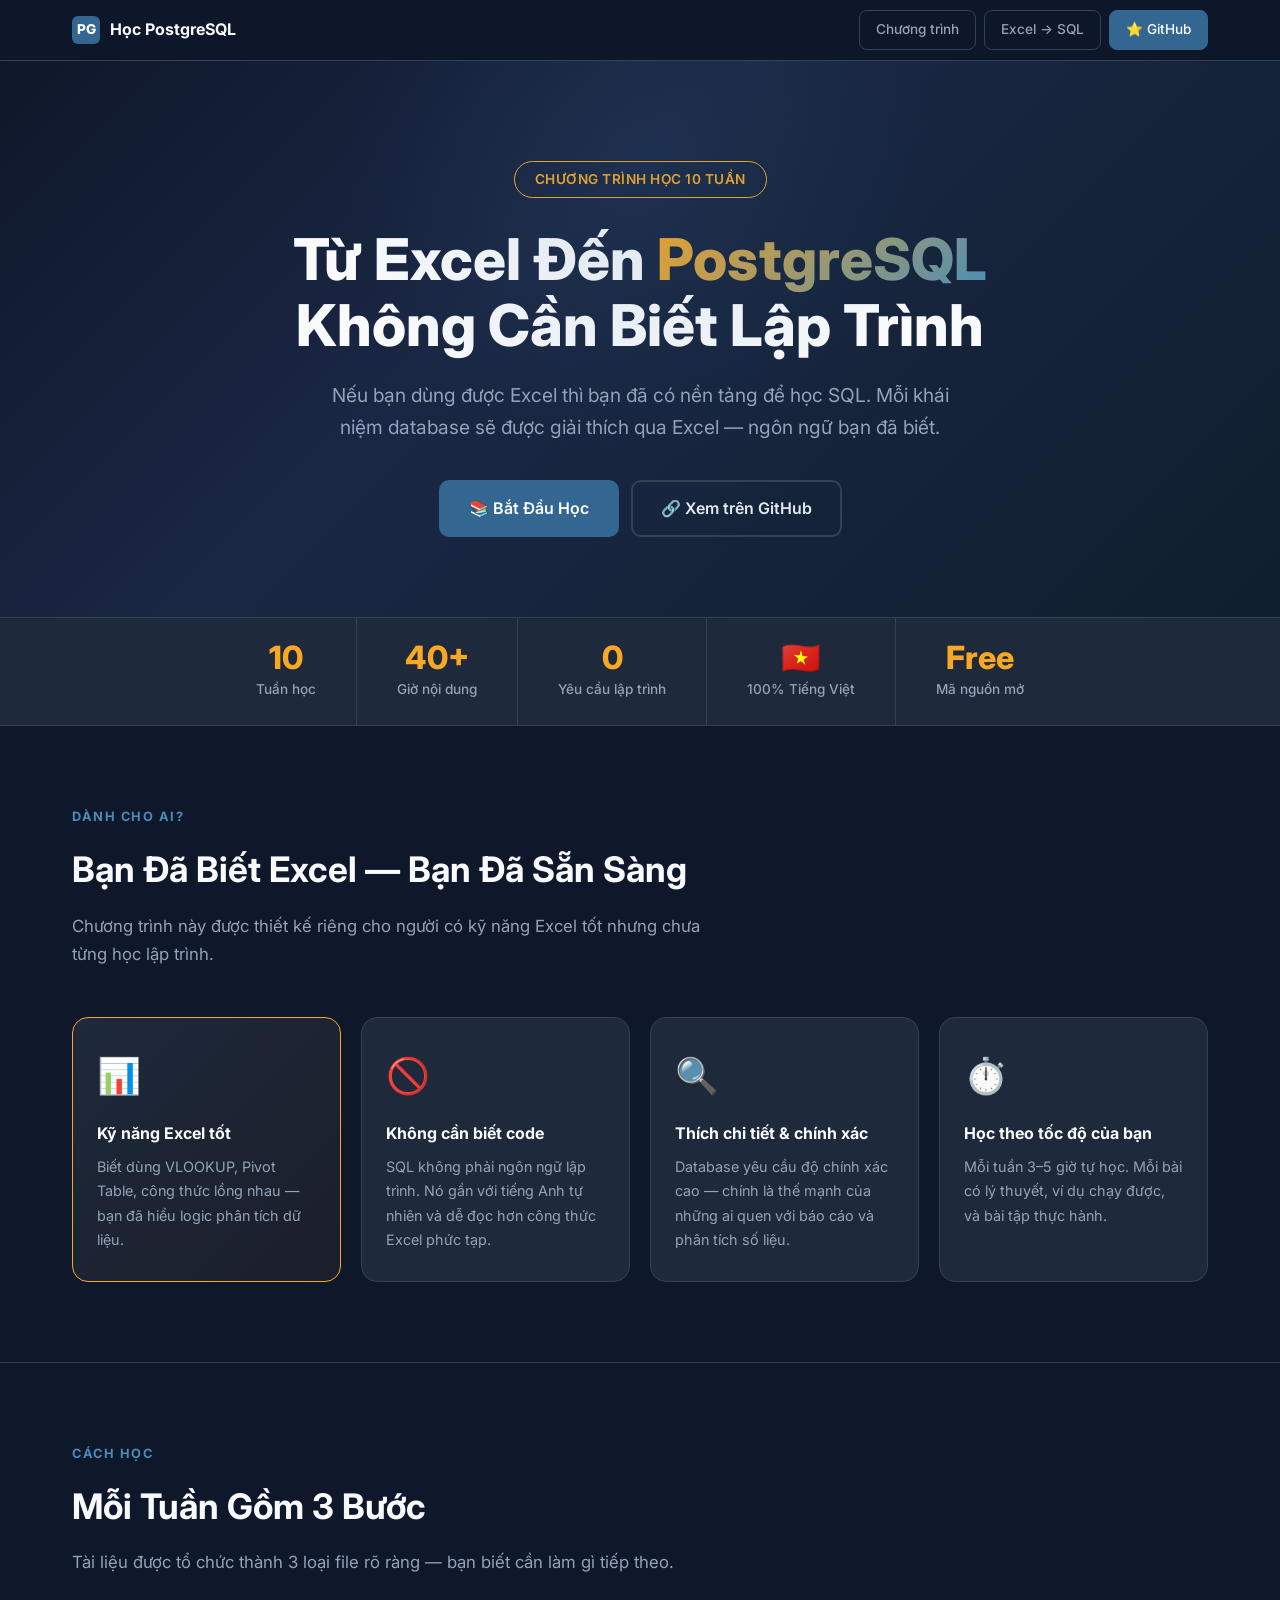
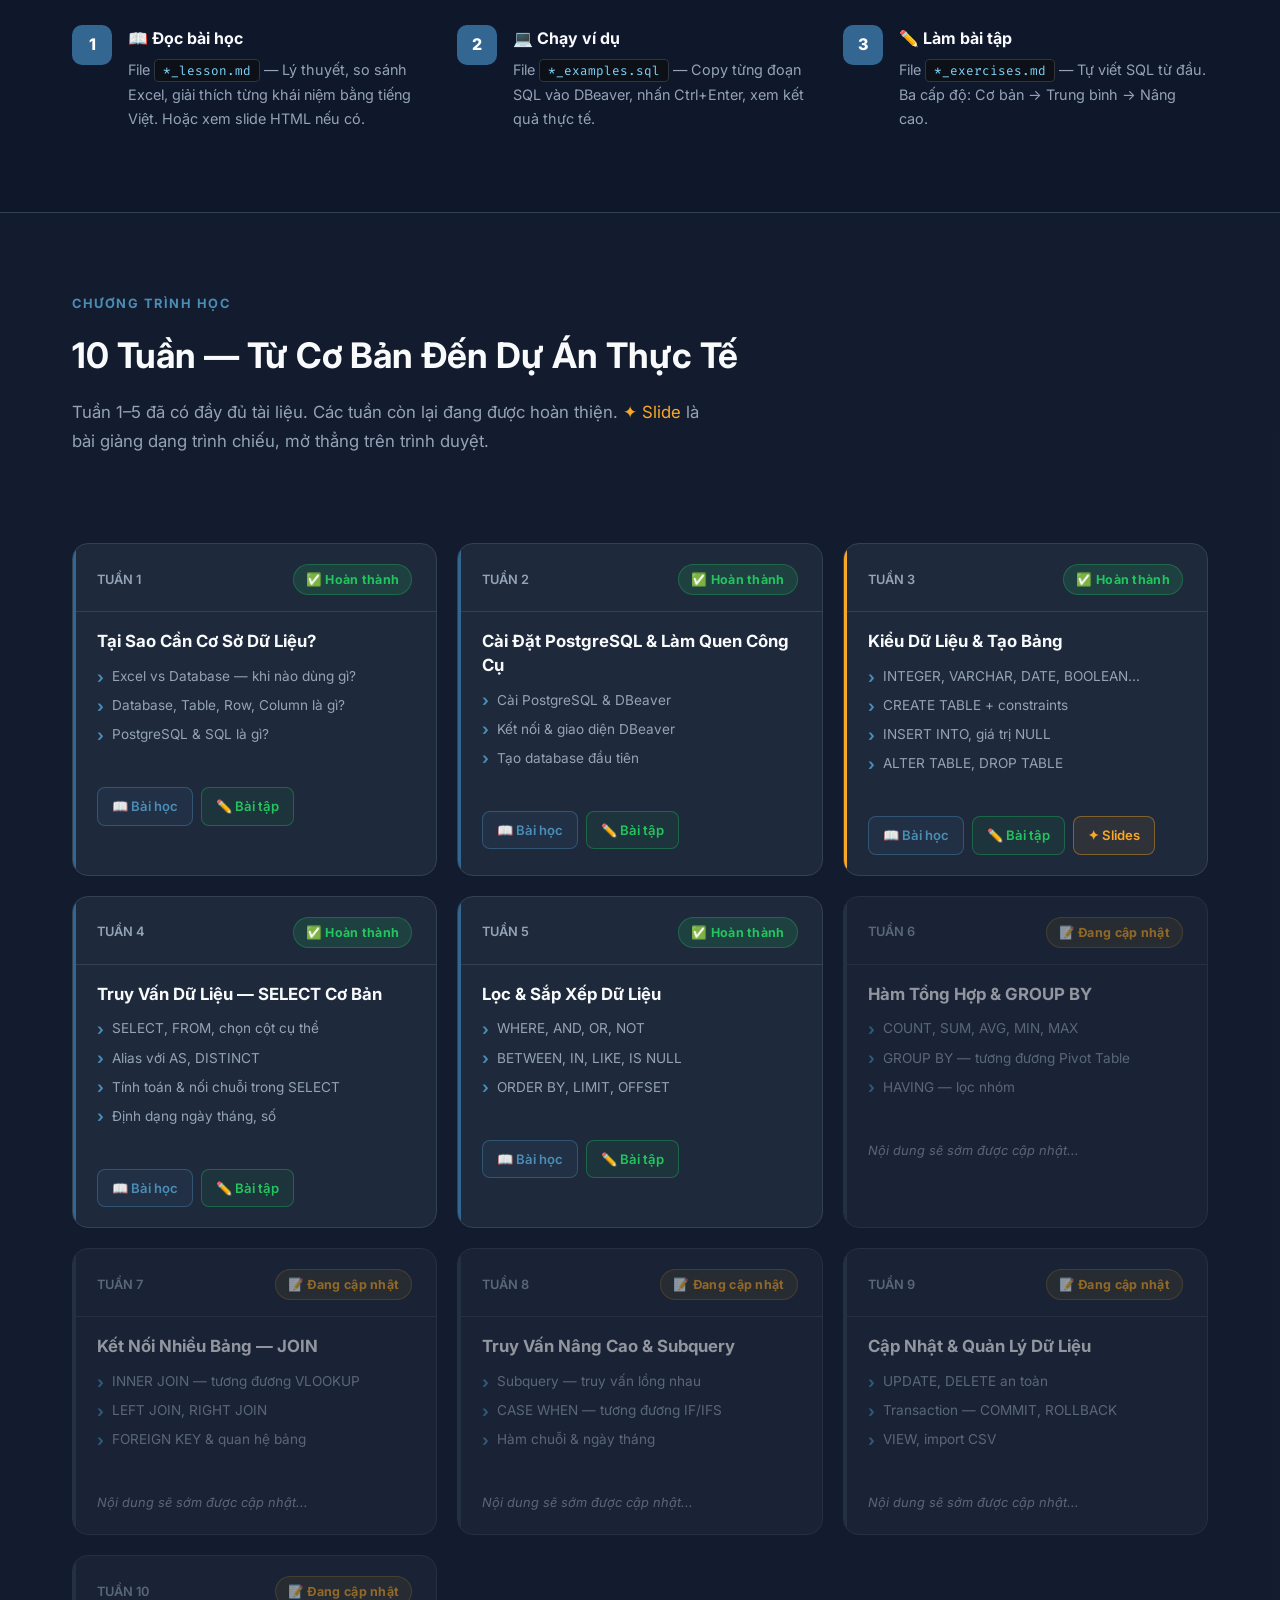
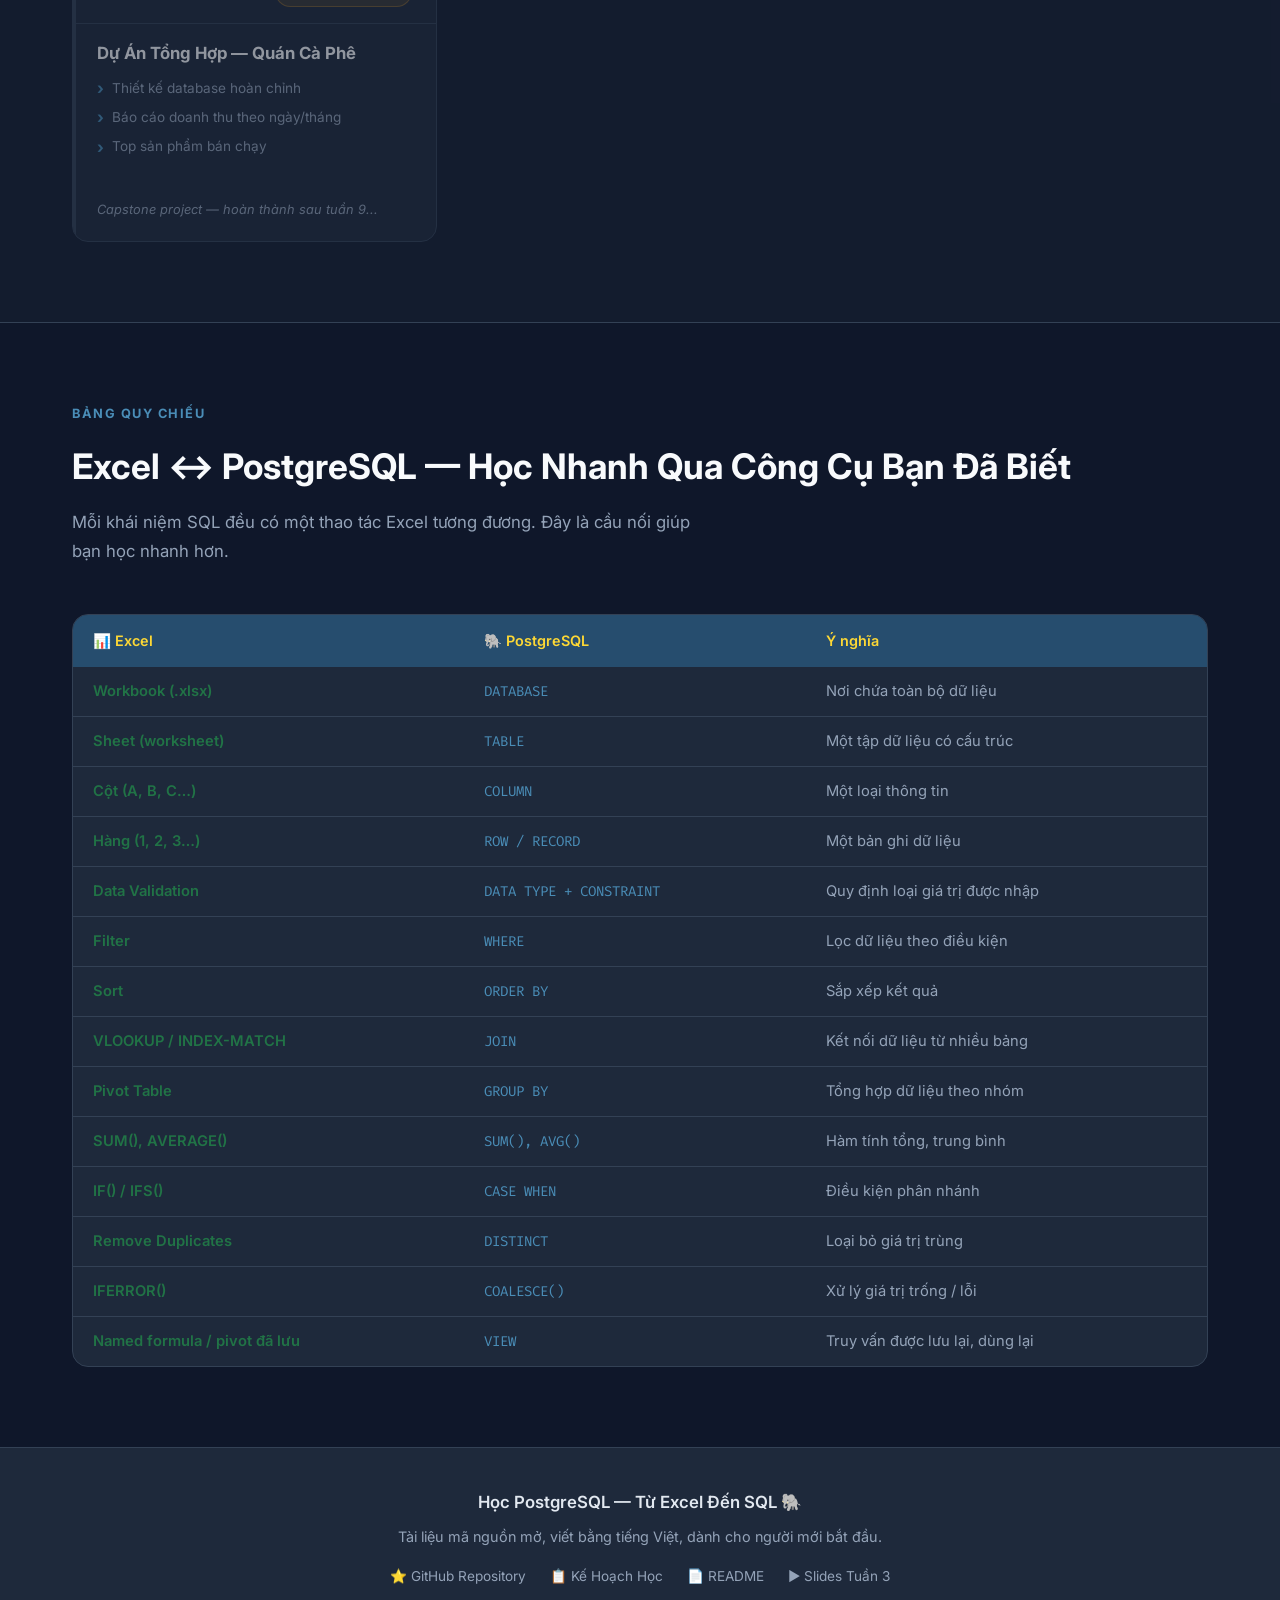
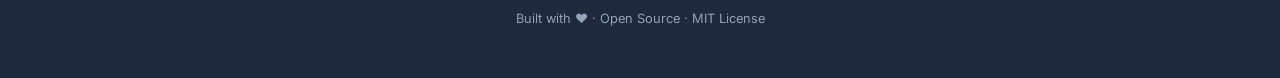
==== docs/index.html @ bafd9ae2 "Add complete HTML structure for PostgreSQL learning program" ====
<!DOCTYPE html>
<html lang="vi">
<head>
    <meta charset="UTF-8">
    <meta name="viewport" content="width=device-width, initial-scale=1.0">
    <title>Học PostgreSQL Từ Đầu — Từ Excel Đến SQL</title>
    <meta name="description" content="Chương trình học PostgreSQL 10 tuần dành cho người chưa biết lập trình, có kỹ năng Excel tốt. Từ cơ bản đến dự án thực tế.">
    <link rel="stylesheet" href="https://fonts.googleapis.com/css2?family=Inter:wght@300;400;500;600;700;800&family=Fira+Code:wght@400;500&display=swap">
    <style>
        :root {
            --primary:       #336791;
            --primary-light: #4a8db7;
            --primary-dark:  #264d6e;
            --accent:        #f9a825;
            --accent-light:  #fdd835;
            --bg:            #0f172a;
            --bg-card:       #1e293b;
            --bg-card-hover: #243248;
            --bg-code:       #0d1117;
            --text:          #e2e8f0;
            --text-dim:      #94a3b8;
            --text-bright:   #f8fafc;
            --border:        #334155;
            --success:       #22c55e;
            --danger:        #ef4444;
            --warning:       #f59e0b;
            --info:          #3b82f6;
            --excel-green:   #217346;
        }

        * { margin: 0; padding: 0; box-sizing: border-box; }

        html { scroll-behavior: smooth; }

        body {
            font-family: 'Inter', sans-serif;
            background: var(--bg);
            color: var(--text);
            line-height: 1.7;
        }

        a { color: var(--primary-light); text-decoration: none; }
        a:hover { color: var(--accent); }

        code {
            font-family: 'Fira Code', monospace;
            background: var(--bg-code);
            padding: 2px 8px;
            border-radius: 4px;
            font-size: 0.88em;
            color: #7dd3fc;
            border: 1px solid #30363d;
        }

        /* ── NAV ── */
        nav {
            position: sticky;
            top: 0;
            z-index: 100;
            background: rgba(15, 23, 42, 0.95);
            border-bottom: 1px solid var(--border);
            backdrop-filter: blur(12px);
            -webkit-backdrop-filter: blur(12px);
        }
        .nav-inner {
            max-width: 1200px;
            margin: 0 auto;
            padding: 0 32px;
            height: 60px;
            display: flex;
            align-items: center;
            justify-content: space-between;
        }
        .nav-logo {
            display: flex;
            align-items: center;
            gap: 10px;
            font-weight: 700;
            font-size: 1rem;
            color: var(--text-bright);
        }
        .nav-logo .pg-icon {
            width: 28px;
            height: 28px;
            background: var(--primary);
            border-radius: 6px;
            display: flex;
            align-items: center;
            justify-content: center;
            font-size: 0.85rem;
            color: #fff;
            font-weight: 800;
        }
        .nav-links {
            display: flex;
            align-items: center;
            gap: 8px;
        }
        .btn-nav {
            display: inline-flex;
            align-items: center;
            gap: 6px;
            padding: 7px 16px;
            border-radius: 8px;
            font-size: 0.85rem;
            font-weight: 500;
            transition: all 0.2s;
            border: 1px solid var(--border);
            color: var(--text-dim);
            background: transparent;
            cursor: pointer;
        }
        .btn-nav:hover {
            background: var(--bg-card);
            color: var(--text);
            border-color: var(--primary-light);
        }
        .btn-nav.primary {
            background: var(--primary);
            color: #fff;
            border-color: var(--primary);
        }
        .btn-nav.primary:hover {
            background: var(--primary-light);
            border-color: var(--primary-light);
        }

        /* ── HERO ── */
        .hero {
            background: linear-gradient(135deg, #0f172a 0%, #1a2744 40%, #0f1f2e 100%);
            padding: 100px 32px 80px;
            text-align: center;
            position: relative;
            overflow: hidden;
        }
        .hero::before {
            content: '';
            position: absolute;
            width: 600px;
            height: 600px;
            background: radial-gradient(circle, rgba(51,103,145,0.15) 0%, transparent 70%);
            top: -200px;
            left: 50%;
            transform: translateX(-50%);
            pointer-events: none;
        }
        .hero-eyebrow {
            display: inline-block;
            padding: 6px 20px;
            border: 1px solid var(--accent);
            border-radius: 100px;
            color: var(--accent);
            font-size: 0.85rem;
            font-weight: 600;
            letter-spacing: 0.5px;
            text-transform: uppercase;
            margin-bottom: 28px;
        }
        .hero h1 {
            font-size: clamp(2.2rem, 5vw, 3.6rem);
            font-weight: 800;
            line-height: 1.15;
            color: var(--text-bright);
            max-width: 820px;
            margin: 0 auto 20px;
        }
        .hero h1 span {
            background: linear-gradient(135deg, var(--accent), var(--primary-light));
            -webkit-background-clip: text;
            -webkit-text-fill-color: transparent;
            background-clip: text;
        }
        .hero p {
            font-size: 1.2rem;
            color: var(--text-dim);
            max-width: 640px;
            margin: 0 auto 36px;
        }
        .hero-actions {
            display: flex;
            justify-content: center;
            gap: 12px;
            flex-wrap: wrap;
        }
        .btn-hero {
            display: inline-flex;
            align-items: center;
            gap: 8px;
            padding: 13px 28px;
            border-radius: 10px;
            font-size: 1rem;
            font-weight: 600;
            transition: all 0.25s;
            cursor: pointer;
        }
        .btn-hero.filled {
            background: var(--primary);
            color: #fff;
            border: 2px solid var(--primary);
        }
        .btn-hero.filled:hover {
            background: var(--primary-light);
            border-color: var(--primary-light);
            transform: translateY(-2px);
            box-shadow: 0 8px 24px rgba(51,103,145,0.4);
        }
        .btn-hero.outline {
            background: transparent;
            color: var(--text);
            border: 2px solid var(--border);
        }
        .btn-hero.outline:hover {
            border-color: var(--accent);
            color: var(--accent);
            transform: translateY(-2px);
        }

        /* ── STATS BAR ── */
        .stats-bar {
            background: var(--bg-card);
            border-top: 1px solid var(--border);
            border-bottom: 1px solid var(--border);
        }
        .stats-inner {
            max-width: 1200px;
            margin: 0 auto;
            padding: 0 32px;
            display: flex;
            justify-content: center;
            gap: 0;
        }
        .stat-item {
            padding: 24px 40px;
            text-align: center;
            border-right: 1px solid var(--border);
        }
        .stat-item:last-child { border-right: none; }
        .stat-number {
            font-size: 2rem;
            font-weight: 800;
            color: var(--accent);
            line-height: 1;
            margin-bottom: 4px;
        }
        .stat-label {
            font-size: 0.85rem;
            color: var(--text-dim);
            font-weight: 500;
        }

        /* ── SECTIONS ── */
        .section {
            max-width: 1200px;
            margin: 0 auto;
            padding: 80px 32px;
        }
        .section-label {
            font-size: 0.8rem;
            font-weight: 700;
            letter-spacing: 1.5px;
            text-transform: uppercase;
            color: var(--primary-light);
            margin-bottom: 12px;
        }
        .section-title {
            font-size: clamp(1.6rem, 3vw, 2.2rem);
            font-weight: 700;
            color: var(--text-bright);
            margin-bottom: 12px;
        }
        .section-sub {
            font-size: 1.05rem;
            color: var(--text-dim);
            max-width: 640px;
            margin-bottom: 48px;
        }

        /* ── FOR WHOM ── */
        .profile-grid {
            display: grid;
            grid-template-columns: repeat(auto-fit, minmax(260px, 1fr));
            gap: 20px;
        }
        .profile-card {
            background: var(--bg-card);
            border: 1px solid var(--border);
            border-radius: 16px;
            padding: 28px 24px;
            transition: border-color 0.2s, transform 0.2s;
        }
        .profile-card:hover {
            border-color: var(--primary-light);
            transform: translateY(-4px);
        }
        .profile-icon {
            font-size: 2.2rem;
            margin-bottom: 14px;
        }
        .profile-card h3 {
            font-size: 1rem;
            font-weight: 700;
            color: var(--text-bright);
            margin-bottom: 8px;
        }
        .profile-card p {
            font-size: 0.9rem;
            color: var(--text-dim);
        }
        .profile-card.highlight {
            border-color: var(--accent);
            background: linear-gradient(135deg, var(--bg-card), rgba(249,168,37,0.05));
        }

        /* ── HOW TO USE ── */
        .steps {
            display: grid;
            grid-template-columns: repeat(auto-fit, minmax(240px, 1fr));
            gap: 20px;
        }
        .step {
            display: flex;
            gap: 16px;
            align-items: flex-start;
        }
        .step-num {
            flex-shrink: 0;
            width: 40px;
            height: 40px;
            background: var(--primary);
            border-radius: 10px;
            display: flex;
            align-items: center;
            justify-content: center;
            font-weight: 800;
            font-size: 1rem;
            color: #fff;
        }
        .step-content h3 {
            font-size: 1rem;
            font-weight: 700;
            color: var(--text-bright);
            margin-bottom: 6px;
        }
        .step-content p {
            font-size: 0.9rem;
            color: var(--text-dim);
        }

        /* ── CURRICULUM ── */
        #curriculum { background: rgba(30, 41, 59, 0.3); padding: 80px 0; }
        #curriculum .section { padding-top: 0; padding-bottom: 0; }

        .week-grid {
            display: grid;
            grid-template-columns: repeat(auto-fill, minmax(340px, 1fr));
            gap: 20px;
        }

        .week-card {
            background: var(--bg-card);
            border: 1px solid var(--border);
            border-radius: 16px;
            overflow: hidden;
            transition: border-color 0.25s, transform 0.25s, box-shadow 0.25s;
            position: relative;
        }
        .week-card.available:hover {
            border-color: var(--primary-light);
            transform: translateY(-4px);
            box-shadow: 0 12px 32px rgba(51,103,145,0.2);
        }
        .week-card.coming-soon {
            opacity: 0.55;
        }

        .week-card-header {
            padding: 20px 24px 16px;
            border-bottom: 1px solid var(--border);
            display: flex;
            align-items: center;
            justify-content: space-between;
        }
        .week-badge-card {
            display: inline-flex;
            align-items: center;
            gap: 6px;
            padding: 4px 12px;
            border-radius: 100px;
            font-size: 0.78rem;
            font-weight: 700;
            letter-spacing: 0.3px;
        }
        .week-badge-card.done {
            background: rgba(34, 197, 94, 0.15);
            color: var(--success);
            border: 1px solid rgba(34, 197, 94, 0.3);
        }
        .week-badge-card.progress {
            background: rgba(249, 168, 37, 0.12);
            color: var(--accent);
            border: 1px solid rgba(249, 168, 37, 0.3);
        }
        .week-num {
            font-size: 0.8rem;
            color: var(--text-dim);
            font-weight: 600;
        }

        .week-card-body {
            padding: 18px 24px;
        }
        .week-card-body h3 {
            font-size: 1.05rem;
            font-weight: 700;
            color: var(--text-bright);
            margin-bottom: 8px;
            line-height: 1.4;
        }
        .week-card-body .topic-list {
            list-style: none;
            padding: 0;
            margin-bottom: 20px;
        }
        .week-card-body .topic-list li {
            font-size: 0.85rem;
            color: var(--text-dim);
            padding: 3px 0;
            display: flex;
            align-items: center;
            gap: 8px;
        }
        .week-card-body .topic-list li::before {
            content: '›';
            color: var(--primary-light);
            font-weight: 700;
            font-size: 1rem;
            line-height: 1;
        }

        .week-card-actions {
            padding: 0 24px 20px;
            display: flex;
            gap: 8px;
            flex-wrap: wrap;
        }
        .btn-action {
            display: inline-flex;
            align-items: center;
            gap: 5px;
            padding: 7px 14px;
            border-radius: 8px;
            font-size: 0.82rem;
            font-weight: 600;
            transition: all 0.2s;
            border: 1px solid;
            cursor: pointer;
            white-space: nowrap;
        }
        .btn-action.lesson {
            color: var(--primary-light);
            border-color: rgba(74, 141, 183, 0.4);
            background: rgba(74, 141, 183, 0.08);
        }
        .btn-action.lesson:hover {
            background: rgba(74, 141, 183, 0.2);
            border-color: var(--primary-light);
        }
        .btn-action.exercise {
            color: var(--success);
            border-color: rgba(34, 197, 94, 0.35);
            background: rgba(34, 197, 94, 0.07);
        }
        .btn-action.exercise:hover {
            background: rgba(34, 197, 94, 0.18);
            border-color: var(--success);
        }
        .btn-action.slide {
            color: var(--accent);
            border-color: rgba(249, 168, 37, 0.4);
            background: rgba(249, 168, 37, 0.08);
        }
        .btn-action.slide:hover {
            background: rgba(249, 168, 37, 0.2);
            border-color: var(--accent);
        }

        /* Left accent stripe per week */
        .week-card::before {
            content: '';
            position: absolute;
            left: 0;
            top: 0;
            bottom: 0;
            width: 3px;
            background: var(--border);
            border-radius: 16px 0 0 16px;
        }
        .week-card.available::before { background: var(--primary); }
        .week-card.has-slide::before { background: var(--accent); }

        .coming-soon-tag {
            font-size: 0.8rem;
            color: var(--text-dim);
            font-style: italic;
            padding: 0 24px 20px;
        }

        /* ── EXCEL BRIDGE ── */
        .bridge-table-wrap {
            background: var(--bg-card);
            border: 1px solid var(--border);
            border-radius: 16px;
            overflow: hidden;
        }
        table.bridge-table {
            width: 100%;
            border-collapse: collapse;
        }
        table.bridge-table th {
            background: var(--primary-dark);
            color: var(--accent-light);
            padding: 14px 20px;
            text-align: left;
            font-size: 0.9rem;
            font-weight: 600;
        }
        table.bridge-table td {
            padding: 12px 20px;
            border-bottom: 1px solid var(--border);
            font-size: 0.92rem;
        }
        table.bridge-table tr:last-child td { border-bottom: none; }
        table.bridge-table tr:hover td { background: rgba(51,103,145,0.1); }
        table.bridge-table td:first-child { color: var(--excel-green); font-weight: 600; }
        table.bridge-table td:nth-child(2) { color: var(--primary-light); font-family: 'Fira Code', monospace; font-size: 0.88rem; }
        table.bridge-table td:nth-child(3) { color: var(--text-dim); }

        /* ── FOOTER ── */
        footer {
            background: var(--bg-card);
            border-top: 1px solid var(--border);
            padding: 40px 32px;
            text-align: center;
        }
        footer p { color: var(--text-dim); font-size: 0.9rem; margin-bottom: 8px; }
        footer .footer-links {
            display: flex;
            justify-content: center;
            gap: 24px;
            flex-wrap: wrap;
            margin-top: 16px;
        }
        footer .footer-links a {
            color: var(--text-dim);
            font-size: 0.85rem;
            transition: color 0.2s;
        }
        footer .footer-links a:hover { color: var(--accent); }

        /* ── DIVIDER ── */
        hr.section-divider {
            border: none;
            border-top: 1px solid var(--border);
            margin: 0;
        }

        /* ── RESPONSIVE ── */
        @media (max-width: 768px) {
            .nav-inner { padding: 0 20px; }
            .hero { padding: 72px 20px 60px; }
            .stats-inner { flex-wrap: wrap; }
            .stat-item { border-right: none; border-bottom: 1px solid var(--border); width: 50%; }
            .stat-item:nth-child(even) { border-right: none; }
            .section { padding: 60px 20px; }
            .week-grid { grid-template-columns: 1fr; }
        }
        @media (max-width: 480px) {
            .hero-actions { flex-direction: column; align-items: center; }
            .stat-item { width: 100%; }
            .nav-links .btn-nav:not(.primary) { display: none; }
        }
    </style>
</head>
<body>

<!-- ══════════════════════════════════════════
     NAV
══════════════════════════════════════════ -->
<nav>
    <div class="nav-inner">
        <div class="nav-logo">
            <div class="pg-icon">PG</div>
            <span>Học PostgreSQL</span>
        </div>
        <div class="nav-links">
            <a class="btn-nav" href="#curriculum">Chương trình</a>
            <a class="btn-nav" href="#bridge">Excel → SQL</a>
            <a class="btn-nav primary" href="https://github.com/nhatlam1111/postgresql-db-learning" target="_blank" rel="noopener">
                ⭐ GitHub
            </a>
        </div>
    </div>
</nav>

<!-- ══════════════════════════════════════════
     HERO
══════════════════════════════════════════ -->
<section class="hero">
    <div class="hero-eyebrow">Chương Trình Học 10 Tuần</div>
    <h1>Từ Excel Đến <span>PostgreSQL</span><br>Không Cần Biết Lập Trình</h1>
    <p>
        Nếu bạn dùng được Excel thì bạn đã có nền tảng để học SQL.
        Mỗi khái niệm database sẽ được giải thích qua Excel — ngôn ngữ bạn đã biết.
    </p>
    <div class="hero-actions">
        <a class="btn-hero filled" href="#curriculum">📚 Bắt Đầu Học</a>
        <a class="btn-hero outline" href="https://github.com/nhatlam1111/postgresql-db-learning" target="_blank" rel="noopener">🔗 Xem trên GitHub</a>
    </div>
</section>

<!-- ══════════════════════════════════════════
     STATS BAR
══════════════════════════════════════════ -->
<div class="stats-bar">
    <div class="stats-inner">
        <div class="stat-item">
            <div class="stat-number">10</div>
            <div class="stat-label">Tuần học</div>
        </div>
        <div class="stat-item">
            <div class="stat-number">40+</div>
            <div class="stat-label">Giờ nội dung</div>
        </div>
        <div class="stat-item">
            <div class="stat-number">0</div>
            <div class="stat-label">Yêu cầu lập trình</div>
        </div>
        <div class="stat-item">
            <div class="stat-number">🇻🇳</div>
            <div class="stat-label">100% Tiếng Việt</div>
        </div>
        <div class="stat-item">
            <div class="stat-number">Free</div>
            <div class="stat-label">Mã nguồn mở</div>
        </div>
    </div>
</div>

<!-- ══════════════════════════════════════════
     FOR WHOM
══════════════════════════════════════════ -->
<section class="section">
    <div class="section-label">Dành Cho Ai?</div>
    <div class="section-title">Bạn Đã Biết Excel — Bạn Đã Sẵn Sàng</div>
    <p class="section-sub">Chương trình này được thiết kế riêng cho người có kỹ năng Excel tốt nhưng chưa từng học lập trình.</p>

    <div class="profile-grid">
        <div class="profile-card highlight">
            <div class="profile-icon">📊</div>
            <h3>Kỹ năng Excel tốt</h3>
            <p>Biết dùng VLOOKUP, Pivot Table, công thức lồng nhau — bạn đã hiểu logic phân tích dữ liệu.</p>
        </div>
        <div class="profile-card">
            <div class="profile-icon">🚫</div>
            <h3>Không cần biết code</h3>
            <p>SQL không phải ngôn ngữ lập trình. Nó gần với tiếng Anh tự nhiên và dễ đọc hơn công thức Excel phức tạp.</p>
        </div>
        <div class="profile-card">
            <div class="profile-icon">🔍</div>
            <h3>Thích chi tiết & chính xác</h3>
            <p>Database yêu cầu độ chính xác cao — chính là thế mạnh của những ai quen với báo cáo và phân tích số liệu.</p>
        </div>
        <div class="profile-card">
            <div class="profile-icon">⏱️</div>
            <h3>Học theo tốc độ của bạn</h3>
            <p>Mỗi tuần 3–5 giờ tự học. Mỗi bài có lý thuyết, ví dụ chạy được, và bài tập thực hành.</p>
        </div>
    </div>
</section>

<hr class="section-divider">

<!-- ══════════════════════════════════════════
     HOW TO USE
══════════════════════════════════════════ -->
<section class="section">
    <div class="section-label">Cách Học</div>
    <div class="section-title">Mỗi Tuần Gồm 3 Bước</div>
    <p class="section-sub">Tài liệu được tổ chức thành 3 loại file rõ ràng — bạn biết cần làm gì tiếp theo.</p>

    <div class="steps">
        <div class="step">
            <div class="step-num">1</div>
            <div class="step-content">
                <h3>📖 Đọc bài học</h3>
                <p>File <code>*_lesson.md</code> — Lý thuyết, so sánh Excel, giải thích từng khái niệm bằng tiếng Việt. Hoặc xem slide HTML nếu có.</p>
            </div>
        </div>
        <div class="step">
            <div class="step-num">2</div>
            <div class="step-content">
                <h3>💻 Chạy ví dụ</h3>
                <p>File <code>*_examples.sql</code> — Copy từng đoạn SQL vào DBeaver, nhấn Ctrl+Enter, xem kết quả thực tế.</p>
            </div>
        </div>
        <div class="step">
            <div class="step-num">3</div>
            <div class="step-content">
                <h3>✏️ Làm bài tập</h3>
                <p>File <code>*_exercises.md</code> — Tự viết SQL từ đầu. Ba cấp độ: Cơ bản → Trung bình → Nâng cao.</p>
            </div>
        </div>
    </div>
</section>

<hr class="section-divider">

<!-- ══════════════════════════════════════════
     CURRICULUM
══════════════════════════════════════════ -->
<section id="curriculum">
    <div class="section" style="padding-bottom: 40px;">
        <div class="section-label">Chương Trình Học</div>
        <div class="section-title">10 Tuần — Từ Cơ Bản Đến Dự Án Thực Tế</div>
        <p class="section-sub">
            Tuần 1–5 đã có đầy đủ tài liệu. Các tuần còn lại đang được hoàn thiện.
            <span style="color: var(--accent);">✦ Slide</span> là bài giảng dạng trình chiếu, mở thẳng trên trình duyệt.
        </p>
    </div>

    <div class="section" style="padding-top: 0;">
        <div class="week-grid">

            <!-- ── TUẦN 1 ── -->
            <div class="week-card available">
                <div class="week-card-header">
                    <span class="week-num">TUẦN 1</span>
                    <span class="week-badge-card done">✅ Hoàn thành</span>
                </div>
                <div class="week-card-body">
                    <h3>Tại Sao Cần Cơ Sở Dữ Liệu?</h3>
                    <ul class="topic-list">
                        <li>Excel vs Database — khi nào dùng gì?</li>
                        <li>Database, Table, Row, Column là gì?</li>
                        <li>PostgreSQL & SQL là gì?</li>
                    </ul>
                </div>
                <div class="week-card-actions">
                    <a class="btn-action lesson" href="https://github.com/nhatlam1111/postgresql-db-learning/blob/main/Lessons%20%26%20Examples/Lesson/01.Why_Database_lesson.md" target="_blank" rel="noopener">📖 Bài học</a>
                    <a class="btn-action exercise" href="https://github.com/nhatlam1111/postgresql-db-learning/blob/main/Exercises/01.Why_Database_exercises.md" target="_blank" rel="noopener">✏️ Bài tập</a>
                </div>
            </div>

            <!-- ── TUẦN 2 ── -->
            <div class="week-card available">
                <div class="week-card-header">
                    <span class="week-num">TUẦN 2</span>
                    <span class="week-badge-card done">✅ Hoàn thành</span>
                </div>
                <div class="week-card-body">
                    <h3>Cài Đặt PostgreSQL & Làm Quen Công Cụ</h3>
                    <ul class="topic-list">
                        <li>Cài PostgreSQL & DBeaver</li>
                        <li>Kết nối & giao diện DBeaver</li>
                        <li>Tạo database đầu tiên</li>
                    </ul>
                </div>
                <div class="week-card-actions">
                    <a class="btn-action lesson" href="https://github.com/nhatlam1111/postgresql-db-learning/blob/main/Lessons%20%26%20Examples/Lesson/02.Setup_PostgreSQL_lesson.md" target="_blank" rel="noopener">📖 Bài học</a>
                    <a class="btn-action exercise" href="https://github.com/nhatlam1111/postgresql-db-learning/blob/main/Exercises/02.Setup_PostgreSQL_exercises.md" target="_blank" rel="noopener">✏️ Bài tập</a>
                </div>
            </div>

            <!-- ── TUẦN 3 ── has slide -->
            <div class="week-card available has-slide">
                <div class="week-card-header">
                    <span class="week-num">TUẦN 3</span>
                    <span class="week-badge-card done">✅ Hoàn thành</span>
                </div>
                <div class="week-card-body">
                    <h3>Kiểu Dữ Liệu & Tạo Bảng</h3>
                    <ul class="topic-list">
                        <li>INTEGER, VARCHAR, DATE, BOOLEAN...</li>
                        <li>CREATE TABLE + constraints</li>
                        <li>INSERT INTO, giá trị NULL</li>
                        <li>ALTER TABLE, DROP TABLE</li>
                    </ul>
                </div>
                <div class="week-card-actions">
                    <a class="btn-action lesson" href="https://github.com/nhatlam1111/postgresql-db-learning/blob/main/Lessons%20%26%20Examples/Lesson/03.Datatype_and_Table_lesson.md" target="_blank" rel="noopener">📖 Bài học</a>
                    <a class="btn-action exercise" href="https://github.com/nhatlam1111/postgresql-db-learning/blob/main/Exercises/03.Datatype_and_Table_exercises.md" target="_blank" rel="noopener">✏️ Bài tập</a>
                    <a class="btn-action slide" href="Slides/03.Datatype_and_Table_slides.html" target="_blank">✦ Slides</a>
                </div>
            </div>

            <!-- ── TUẦN 4 ── -->
            <div class="week-card available">
                <div class="week-card-header">
                    <span class="week-num">TUẦN 4</span>
                    <span class="week-badge-card done">✅ Hoàn thành</span>
                </div>
                <div class="week-card-body">
                    <h3>Truy Vấn Dữ Liệu — SELECT Cơ Bản</h3>
                    <ul class="topic-list">
                        <li>SELECT, FROM, chọn cột cụ thể</li>
                        <li>Alias với AS, DISTINCT</li>
                        <li>Tính toán & nối chuỗi trong SELECT</li>
                        <li>Định dạng ngày tháng, số</li>
                    </ul>
                </div>
                <div class="week-card-actions">
                    <a class="btn-action lesson" href="https://github.com/nhatlam1111/postgresql-db-learning/blob/main/Lessons%20%26%20Examples/Lesson/04.SELECT_Basics_lesson.md" target="_blank" rel="noopener">📖 Bài học</a>
                    <a class="btn-action exercise" href="https://github.com/nhatlam1111/postgresql-db-learning/blob/main/Exercises/04.SELECT_Basics_exercises.md" target="_blank" rel="noopener">✏️ Bài tập</a>
                </div>
            </div>

            <!-- ── TUẦN 5 ── -->
            <div class="week-card available">
                <div class="week-card-header">
                    <span class="week-num">TUẦN 5</span>
                    <span class="week-badge-card done">✅ Hoàn thành</span>
                </div>
                <div class="week-card-body">
                    <h3>Lọc & Sắp Xếp Dữ Liệu</h3>
                    <ul class="topic-list">
                        <li>WHERE, AND, OR, NOT</li>
                        <li>BETWEEN, IN, LIKE, IS NULL</li>
                        <li>ORDER BY, LIMIT, OFFSET</li>
                    </ul>
                </div>
                <div class="week-card-actions">
                    <a class="btn-action lesson" href="https://github.com/nhatlam1111/postgresql-db-learning/blob/main/Lessons%20%26%20Examples/Lesson/05.Filter_Data_lesson.md" target="_blank" rel="noopener">📖 Bài học</a>
                    <a class="btn-action exercise" href="https://github.com/nhatlam1111/postgresql-db-learning/blob/main/Exercises/05.Filter_Data_exercises.md" target="_blank" rel="noopener">✏️ Bài tập</a>
                </div>
            </div>

            <!-- ── TUẦN 6 ── -->
            <div class="week-card coming-soon">
                <div class="week-card-header">
                    <span class="week-num">TUẦN 6</span>
                    <span class="week-badge-card progress">📝 Đang cập nhật</span>
                </div>
                <div class="week-card-body">
                    <h3>Hàm Tổng Hợp & GROUP BY</h3>
                    <ul class="topic-list">
                        <li>COUNT, SUM, AVG, MIN, MAX</li>
                        <li>GROUP BY — tương đương Pivot Table</li>
                        <li>HAVING — lọc nhóm</li>
                    </ul>
                </div>
                <div class="coming-soon-tag">Nội dung sẽ sớm được cập nhật...</div>
            </div>

            <!-- ── TUẦN 7 ── -->
            <div class="week-card coming-soon">
                <div class="week-card-header">
                    <span class="week-num">TUẦN 7</span>
                    <span class="week-badge-card progress">📝 Đang cập nhật</span>
                </div>
                <div class="week-card-body">
                    <h3>Kết Nối Nhiều Bảng — JOIN</h3>
                    <ul class="topic-list">
                        <li>INNER JOIN — tương đương VLOOKUP</li>
                        <li>LEFT JOIN, RIGHT JOIN</li>
                        <li>FOREIGN KEY & quan hệ bảng</li>
                    </ul>
                </div>
                <div class="coming-soon-tag">Nội dung sẽ sớm được cập nhật...</div>
            </div>

            <!-- ── TUẦN 8 ── -->
            <div class="week-card coming-soon">
                <div class="week-card-header">
                    <span class="week-num">TUẦN 8</span>
                    <span class="week-badge-card progress">📝 Đang cập nhật</span>
                </div>
                <div class="week-card-body">
                    <h3>Truy Vấn Nâng Cao & Subquery</h3>
                    <ul class="topic-list">
                        <li>Subquery — truy vấn lồng nhau</li>
                        <li>CASE WHEN — tương đương IF/IFS</li>
                        <li>Hàm chuỗi & ngày tháng</li>
                    </ul>
                </div>
                <div class="coming-soon-tag">Nội dung sẽ sớm được cập nhật...</div>
            </div>

            <!-- ── TUẦN 9 ── -->
            <div class="week-card coming-soon">
                <div class="week-card-header">
                    <span class="week-num">TUẦN 9</span>
                    <span class="week-badge-card progress">📝 Đang cập nhật</span>
                </div>
                <div class="week-card-body">
                    <h3>Cập Nhật & Quản Lý Dữ Liệu</h3>
                    <ul class="topic-list">
                        <li>UPDATE, DELETE an toàn</li>
                        <li>Transaction — COMMIT, ROLLBACK</li>
                        <li>VIEW, import CSV</li>
                    </ul>
                </div>
                <div class="coming-soon-tag">Nội dung sẽ sớm được cập nhật...</div>
            </div>

            <!-- ── TUẦN 10 ── -->
            <div class="week-card coming-soon">
                <div class="week-card-header">
                    <span class="week-num">TUẦN 10</span>
                    <span class="week-badge-card progress">📝 Đang cập nhật</span>
                </div>
                <div class="week-card-body">
                    <h3>Dự Án Tổng Hợp — Quán Cà Phê</h3>
                    <ul class="topic-list">
                        <li>Thiết kế database hoàn chỉnh</li>
                        <li>Báo cáo doanh thu theo ngày/tháng</li>
                        <li>Top sản phẩm bán chạy</li>
                    </ul>
                </div>
                <div class="coming-soon-tag">Capstone project — hoàn thành sau tuần 9...</div>
            </div>

        </div><!-- /week-grid -->
    </div>
</section>

<hr class="section-divider">

<!-- ══════════════════════════════════════════
     EXCEL BRIDGE TABLE
══════════════════════════════════════════ -->
<section id="bridge" class="section">
    <div class="section-label">Bảng Quy Chiếu</div>
    <div class="section-title">Excel ↔ PostgreSQL — Học Nhanh Qua Công Cụ Bạn Đã Biết</div>
    <p class="section-sub">Mỗi khái niệm SQL đều có một thao tác Excel tương đương. Đây là cầu nối giúp bạn học nhanh hơn.</p>

    <div class="bridge-table-wrap">
        <table class="bridge-table">
            <thead>
                <tr>
                    <th>📊 Excel</th>
                    <th>🐘 PostgreSQL</th>
                    <th>Ý nghĩa</th>
                </tr>
            </thead>
            <tbody>
                <tr><td>Workbook (.xlsx)</td><td>DATABASE</td><td>Nơi chứa toàn bộ dữ liệu</td></tr>
                <tr><td>Sheet (worksheet)</td><td>TABLE</td><td>Một tập dữ liệu có cấu trúc</td></tr>
                <tr><td>Cột (A, B, C…)</td><td>COLUMN</td><td>Một loại thông tin</td></tr>
                <tr><td>Hàng (1, 2, 3…)</td><td>ROW / RECORD</td><td>Một bản ghi dữ liệu</td></tr>
                <tr><td>Data Validation</td><td>DATA TYPE + CONSTRAINT</td><td>Quy định loại giá trị được nhập</td></tr>
                <tr><td>Filter</td><td>WHERE</td><td>Lọc dữ liệu theo điều kiện</td></tr>
                <tr><td>Sort</td><td>ORDER BY</td><td>Sắp xếp kết quả</td></tr>
                <tr><td>VLOOKUP / INDEX-MATCH</td><td>JOIN</td><td>Kết nối dữ liệu từ nhiều bảng</td></tr>
                <tr><td>Pivot Table</td><td>GROUP BY</td><td>Tổng hợp dữ liệu theo nhóm</td></tr>
                <tr><td>SUM(), AVERAGE()</td><td>SUM(), AVG()</td><td>Hàm tính tổng, trung bình</td></tr>
                <tr><td>IF() / IFS()</td><td>CASE WHEN</td><td>Điều kiện phân nhánh</td></tr>
                <tr><td>Remove Duplicates</td><td>DISTINCT</td><td>Loại bỏ giá trị trùng</td></tr>
                <tr><td>IFERROR()</td><td>COALESCE()</td><td>Xử lý giá trị trống / lỗi</td></tr>
                <tr><td>Named formula / pivot đã lưu</td><td>VIEW</td><td>Truy vấn được lưu lại, dùng lại</td></tr>
            </tbody>
        </table>
    </div>
</section>

<!-- ══════════════════════════════════════════
     FOOTER
══════════════════════════════════════════ -->
<footer>
    <p style="font-size:1.05rem; color: var(--text); font-weight:600;">Học PostgreSQL — Từ Excel Đến SQL 🐘</p>
    <p>Tài liệu mã nguồn mở, viết bằng tiếng Việt, dành cho người mới bắt đầu.</p>
    <div class="footer-links">
        <a href="https://github.com/nhatlam1111/postgresql-db-learning" target="_blank" rel="noopener">⭐ GitHub Repository</a>
        <a href="https://github.com/nhatlam1111/postgresql-db-learning/blob/main/plan.md" target="_blank" rel="noopener">📋 Kế Hoạch Học</a>
        <a href="https://github.com/nhatlam1111/postgresql-db-learning/blob/main/README.md" target="_blank" rel="noopener">📄 README</a>
        <a href="Slides/03.Datatype_and_Table_slides.html" target="_blank">▶ Slides Tuần 3</a>
    </div>
    <p style="margin-top: 20px; font-size: 0.8rem; color: var(--text-dim);">
        Built with ❤️ · Open Source · MIT License
    </p>
</footer>

</body>
</html>
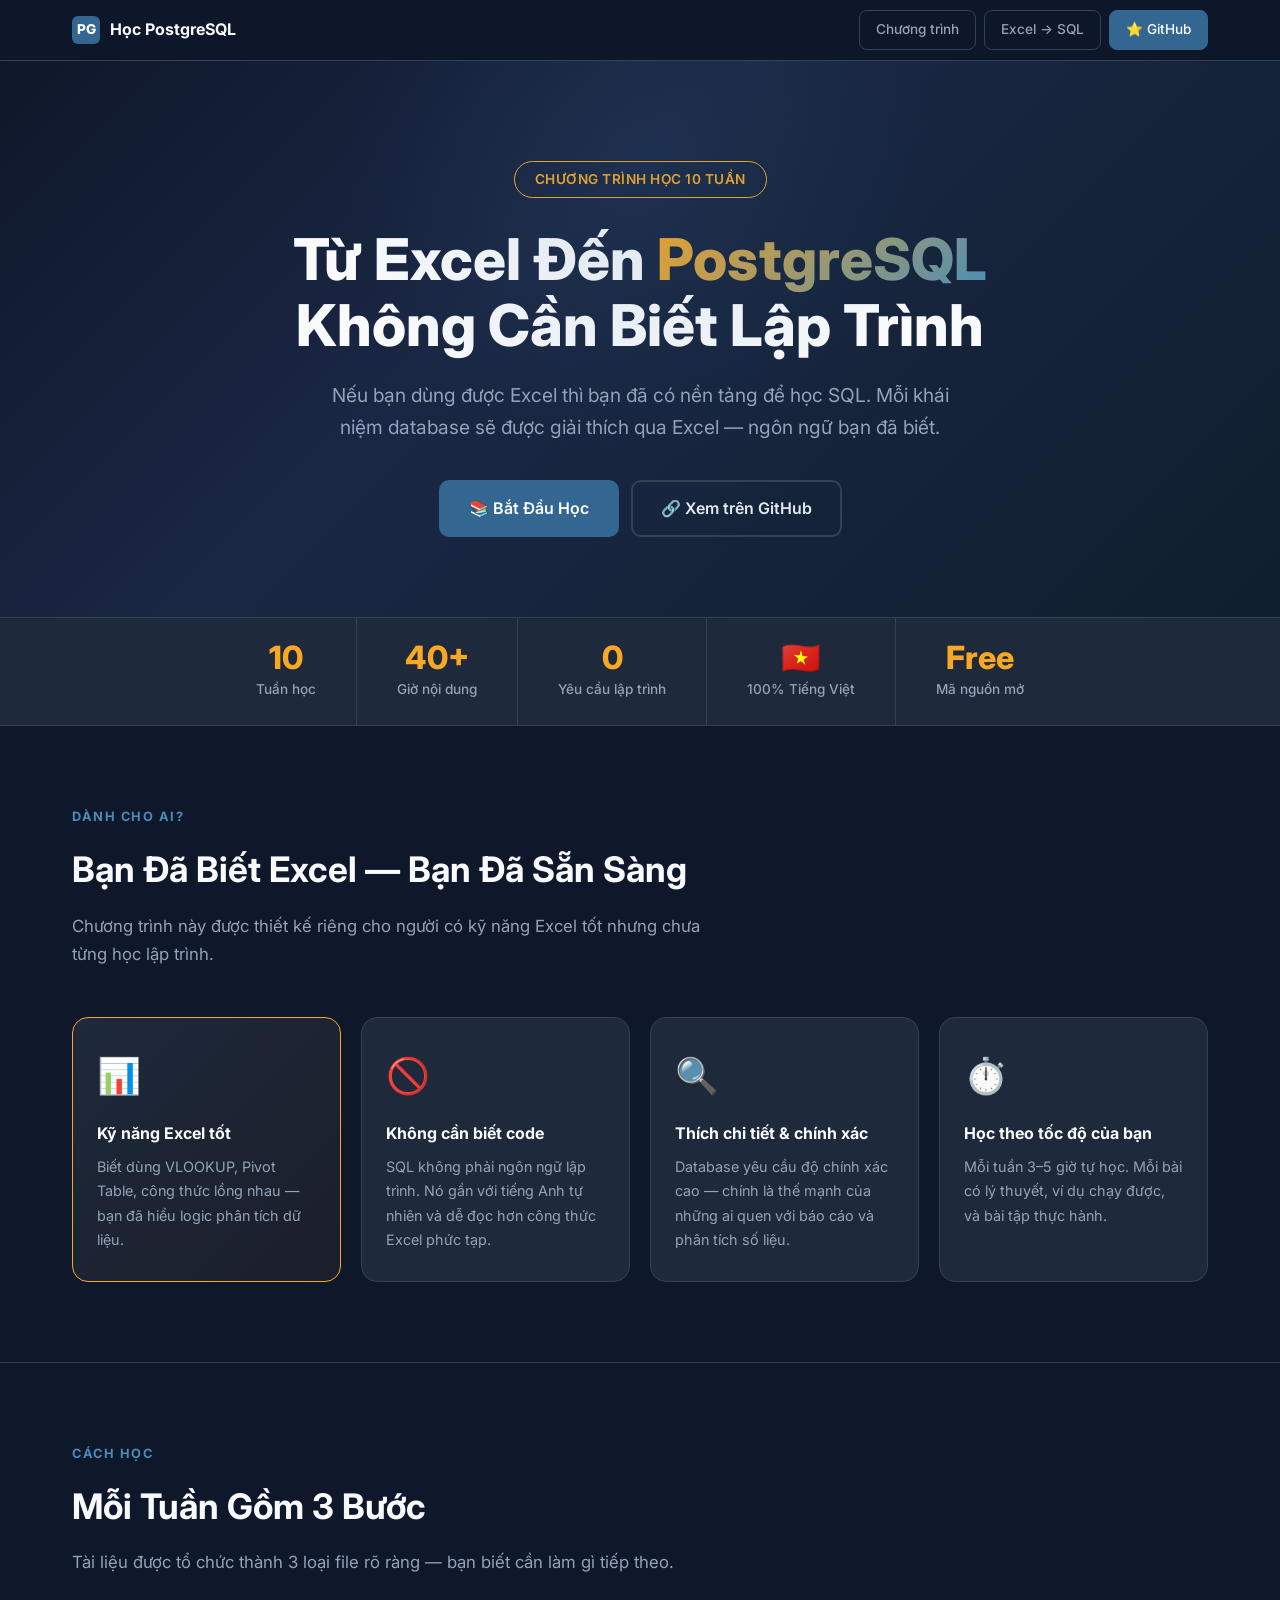
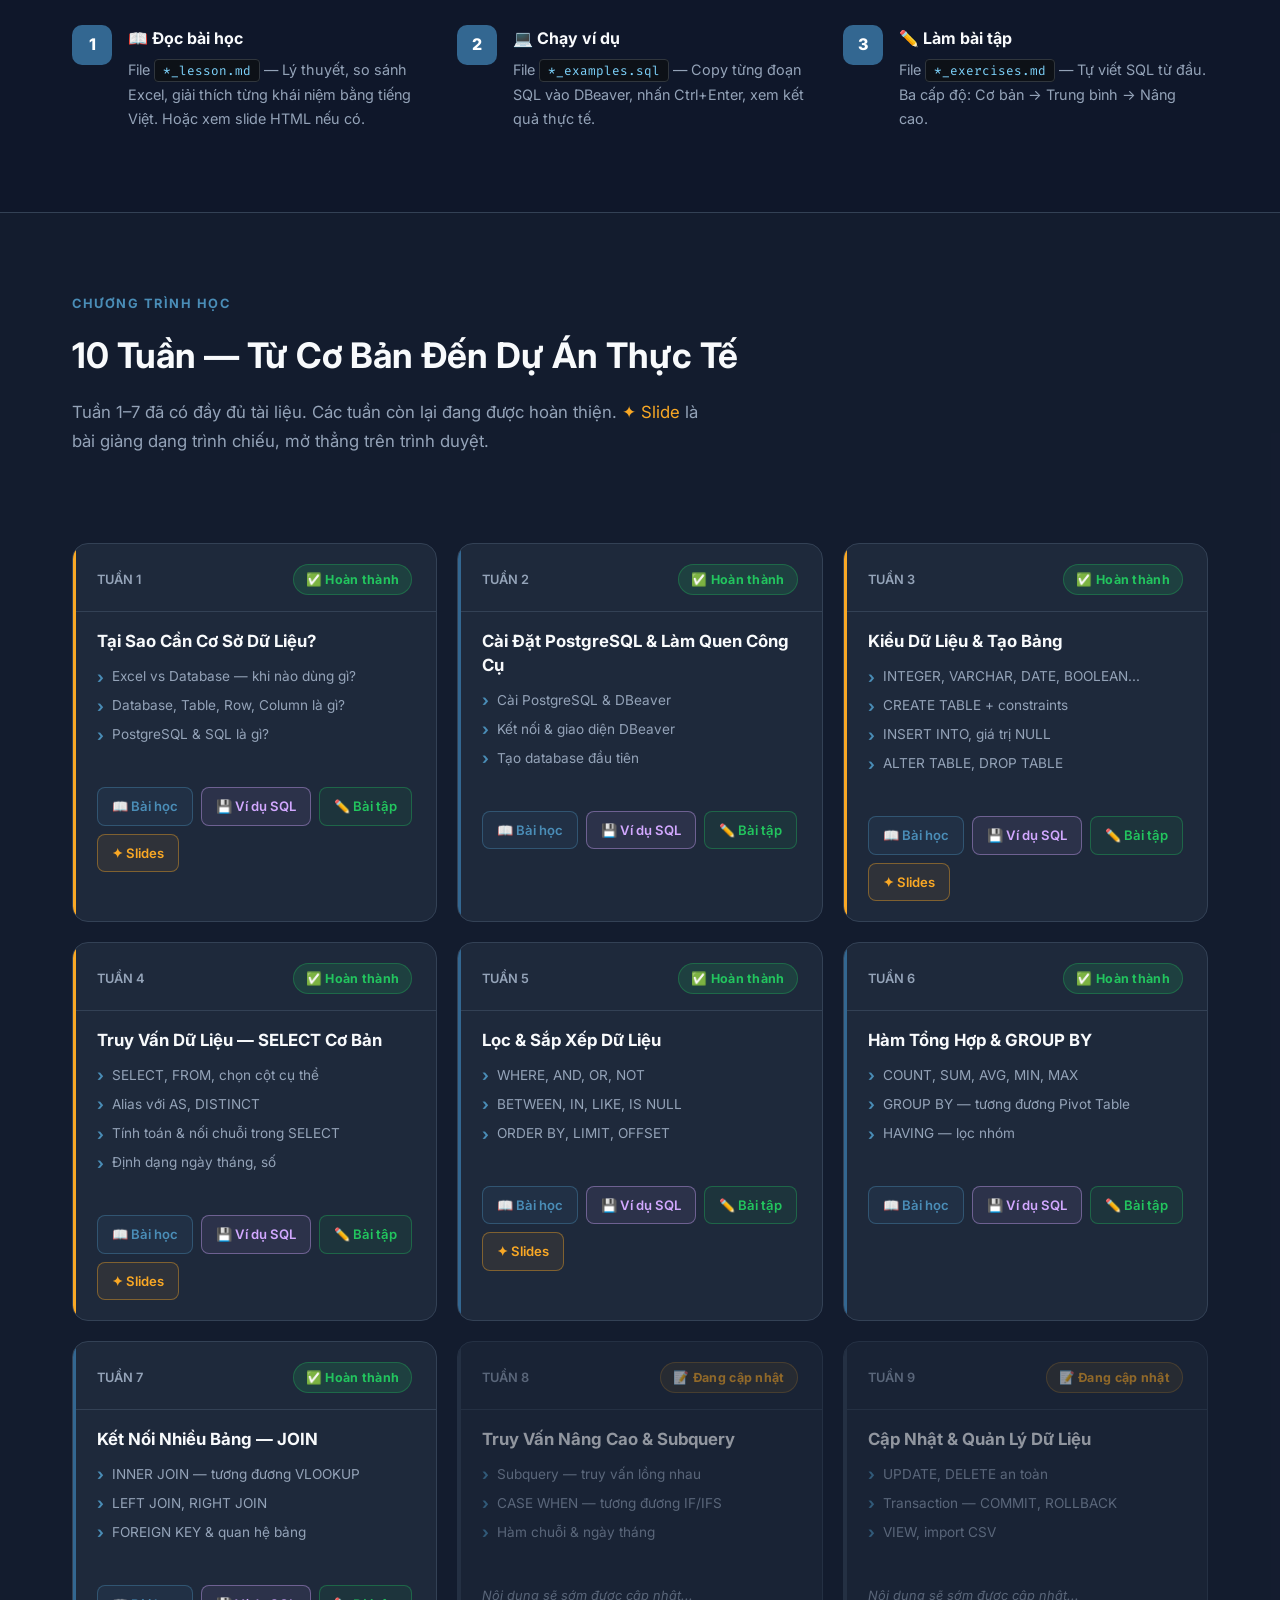
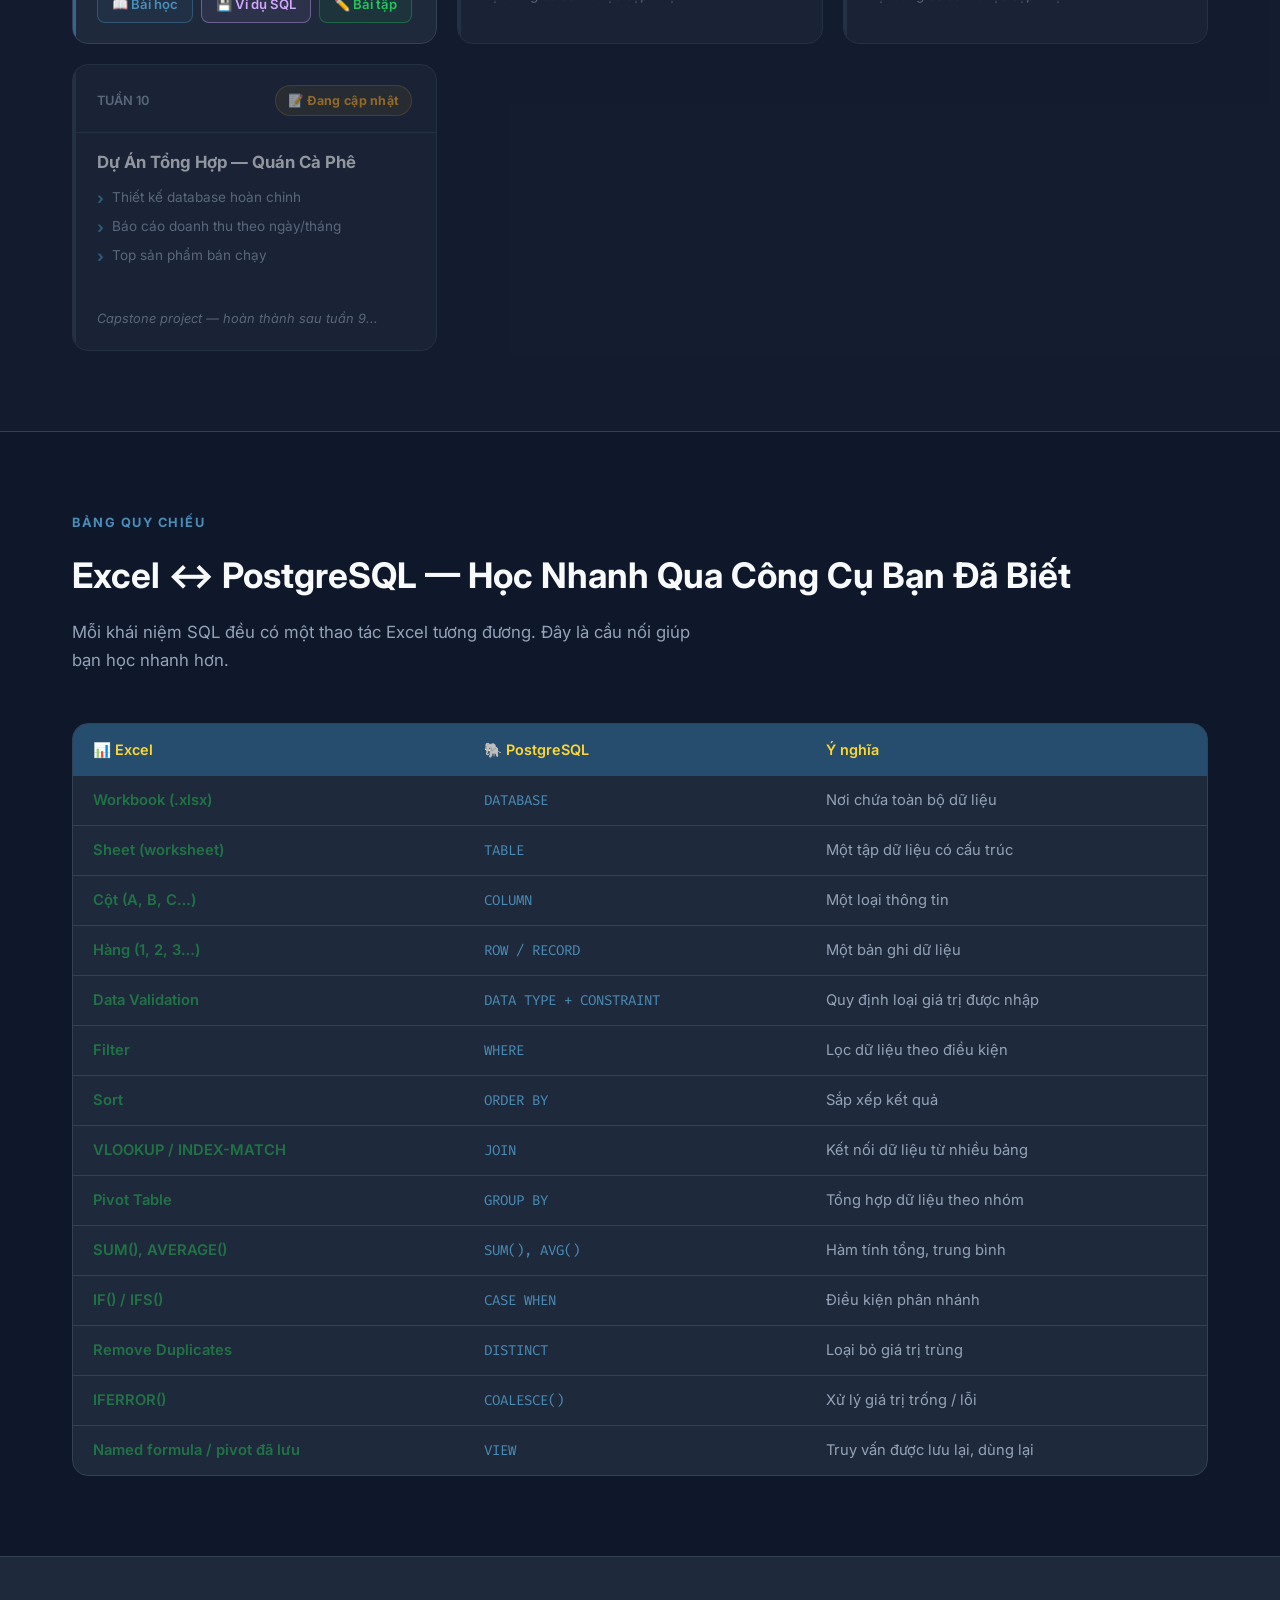
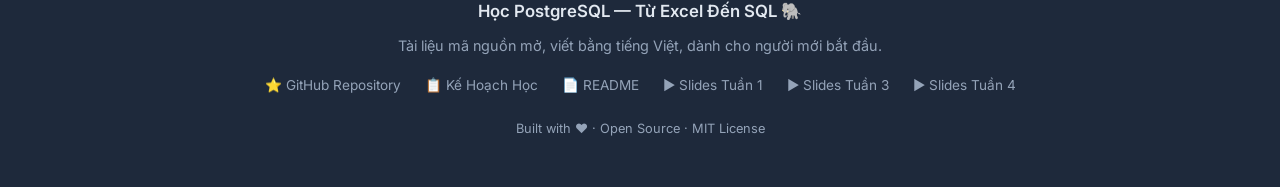
==== commit 24aa9a3c: "Add new example buttons and update week content in the learning program" ====
--- a/docs/index.html
+++ b/docs/index.html
@@ -483,6 +483,15 @@
             background: rgba(249, 168, 37, 0.2);
             border-color: var(--accent);
         }
+        .btn-action.example {
+            color: #d2a8ff;
+            border-color: rgba(210, 168, 255, 0.4);
+            background: rgba(210, 168, 255, 0.08);
+        }
+        .btn-action.example:hover {
+            background: rgba(210, 168, 255, 0.2);
+            border-color: #d2a8ff;
+        }
 
         /* Left accent stripe per week */
         .week-card::before {
@@ -723,7 +732,7 @@
         <div class="section-label">Chương Trình Học</div>
         <div class="section-title">10 Tuần — Từ Cơ Bản Đến Dự Án Thực Tế</div>
         <p class="section-sub">
-            Tuần 1–5 đã có đầy đủ tài liệu. Các tuần còn lại đang được hoàn thiện.
+            Tuần 1–7 đã có đầy đủ tài liệu. Các tuần còn lại đang được hoàn thiện.
             <span style="color: var(--accent);">✦ Slide</span> là bài giảng dạng trình chiếu, mở thẳng trên trình duyệt.
         </p>
     </div>
@@ -732,7 +741,7 @@
         <div class="week-grid">
 
             <!-- ── TUẦN 1 ── -->
-            <div class="week-card available">
+            <div class="week-card available has-slide">
                 <div class="week-card-header">
                     <span class="week-num">TUẦN 1</span>
                     <span class="week-badge-card done">✅ Hoàn thành</span>
@@ -747,7 +756,9 @@
                 </div>
                 <div class="week-card-actions">
                     <a class="btn-action lesson" href="https://github.com/nhatlam1111/postgresql-db-learning/blob/main/Lessons%20%26%20Examples/Lesson/01.Why_Database_lesson.md" target="_blank" rel="noopener">📖 Bài học</a>
+                    <a class="btn-action example" href="https://github.com/nhatlam1111/postgresql-db-learning/blob/main/Lessons%20%26%20Examples/Example/01.Why_Database_examples.sql" target="_blank" rel="noopener">💾 Ví dụ SQL</a>
                     <a class="btn-action exercise" href="https://github.com/nhatlam1111/postgresql-db-learning/blob/main/Exercises/01.Why_Database_exercises.md" target="_blank" rel="noopener">✏️ Bài tập</a>
+                    <a class="btn-action slide" href="Slides/01.Why_Database_slides.html" target="_blank">✦ Slides</a>
                 </div>
             </div>
 
@@ -767,6 +778,7 @@
                 </div>
                 <div class="week-card-actions">
                     <a class="btn-action lesson" href="https://github.com/nhatlam1111/postgresql-db-learning/blob/main/Lessons%20%26%20Examples/Lesson/02.Setup_PostgreSQL_lesson.md" target="_blank" rel="noopener">📖 Bài học</a>
+                    <a class="btn-action example" href="https://github.com/nhatlam1111/postgresql-db-learning/blob/main/Lessons%20%26%20Examples/Example/02.Setup_PostgreSQL_examples.sql" target="_blank" rel="noopener">💾 Ví dụ SQL</a>
                     <a class="btn-action exercise" href="https://github.com/nhatlam1111/postgresql-db-learning/blob/main/Exercises/02.Setup_PostgreSQL_exercises.md" target="_blank" rel="noopener">✏️ Bài tập</a>
                 </div>
             </div>
@@ -788,13 +800,14 @@
                 </div>
                 <div class="week-card-actions">
                     <a class="btn-action lesson" href="https://github.com/nhatlam1111/postgresql-db-learning/blob/main/Lessons%20%26%20Examples/Lesson/03.Datatype_and_Table_lesson.md" target="_blank" rel="noopener">📖 Bài học</a>
+                    <a class="btn-action example" href="https://github.com/nhatlam1111/postgresql-db-learning/blob/main/Lessons%20%26%20Examples/Example/03.Datatype_and_Table_examples.sql" target="_blank" rel="noopener">💾 Ví dụ SQL</a>
                     <a class="btn-action exercise" href="https://github.com/nhatlam1111/postgresql-db-learning/blob/main/Exercises/03.Datatype_and_Table_exercises.md" target="_blank" rel="noopener">✏️ Bài tập</a>
                     <a class="btn-action slide" href="Slides/03.Datatype_and_Table_slides.html" target="_blank">✦ Slides</a>
                 </div>
             </div>
 
             <!-- ── TUẦN 4 ── -->
-            <div class="week-card available">
+            <div class="week-card available has-slide">
                 <div class="week-card-header">
                     <span class="week-num">TUẦN 4</span>
                     <span class="week-badge-card done">✅ Hoàn thành</span>
@@ -810,7 +823,9 @@
                 </div>
                 <div class="week-card-actions">
                     <a class="btn-action lesson" href="https://github.com/nhatlam1111/postgresql-db-learning/blob/main/Lessons%20%26%20Examples/Lesson/04.SELECT_Basics_lesson.md" target="_blank" rel="noopener">📖 Bài học</a>
+                    <a class="btn-action example" href="https://github.com/nhatlam1111/postgresql-db-learning/blob/main/Lessons%20%26%20Examples/Example/04.SELECT_Basics_examples.sql" target="_blank" rel="noopener">💾 Ví dụ SQL</a>
                     <a class="btn-action exercise" href="https://github.com/nhatlam1111/postgresql-db-learning/blob/main/Exercises/04.SELECT_Basics_exercises.md" target="_blank" rel="noopener">✏️ Bài tập</a>
+                    <a class="btn-action slide" href="Slides/04.SELECT_Basics_slides.html" target="_blank">✦ Slides</a>
                 </div>
             </div>
 
@@ -830,15 +845,17 @@
                 </div>
                 <div class="week-card-actions">
                     <a class="btn-action lesson" href="https://github.com/nhatlam1111/postgresql-db-learning/blob/main/Lessons%20%26%20Examples/Lesson/05.Filter_Data_lesson.md" target="_blank" rel="noopener">📖 Bài học</a>
+                    <a class="btn-action example" href="https://github.com/nhatlam1111/postgresql-db-learning/blob/main/Lessons%20%26%20Examples/Example/05.Filter_Data_examples.sql" target="_blank" rel="noopener">💾 Ví dụ SQL</a>
                     <a class="btn-action exercise" href="https://github.com/nhatlam1111/postgresql-db-learning/blob/main/Exercises/05.Filter_Data_exercises.md" target="_blank" rel="noopener">✏️ Bài tập</a>
+                    <a class="btn-action slide" href="Slides/05.Filter_Data_slides.html" target="_blank">✦ Slides</a>
                 </div>
             </div>
 
             <!-- ── TUẦN 6 ── -->
-            <div class="week-card coming-soon">
+            <div class="week-card available">
                 <div class="week-card-header">
                     <span class="week-num">TUẦN 6</span>
-                    <span class="week-badge-card progress">📝 Đang cập nhật</span>
+                    <span class="week-badge-card done">✅ Hoàn thành</span>
                 </div>
                 <div class="week-card-body">
                     <h3>Hàm Tổng Hợp & GROUP BY</h3>
@@ -848,14 +865,18 @@
                         <li>HAVING — lọc nhóm</li>
                     </ul>
                 </div>
-                <div class="coming-soon-tag">Nội dung sẽ sớm được cập nhật...</div>
+                <div class="week-card-actions">
+                    <a class="btn-action lesson" href="https://github.com/nhatlam1111/postgresql-db-learning/blob/main/Lessons%20%26%20Examples/Lesson/06.Aggregate_Functions_lesson.md" target="_blank" rel="noopener">📖 Bài học</a>
+                    <a class="btn-action example" href="https://github.com/nhatlam1111/postgresql-db-learning/blob/main/Lessons%20%26%20Examples/Example/06.Aggregate_Functions_examples.sql" target="_blank" rel="noopener">💾 Ví dụ SQL</a>
+                    <a class="btn-action exercise" href="https://github.com/nhatlam1111/postgresql-db-learning/blob/main/Exercises/06.Aggregate_Functions_exercises.md" target="_blank" rel="noopener">✏️ Bài tập</a>
+                </div>
             </div>
 
             <!-- ── TUẦN 7 ── -->
-            <div class="week-card coming-soon">
+            <div class="week-card available">
                 <div class="week-card-header">
                     <span class="week-num">TUẦN 7</span>
-                    <span class="week-badge-card progress">📝 Đang cập nhật</span>
+                    <span class="week-badge-card done">✅ Hoàn thành</span>
                 </div>
                 <div class="week-card-body">
                     <h3>Kết Nối Nhiều Bảng — JOIN</h3>
@@ -865,7 +886,11 @@
                         <li>FOREIGN KEY & quan hệ bảng</li>
                     </ul>
                 </div>
-                <div class="coming-soon-tag">Nội dung sẽ sớm được cập nhật...</div>
+                <div class="week-card-actions">
+                    <a class="btn-action lesson" href="https://github.com/nhatlam1111/postgresql-db-learning/blob/main/Lessons%20%26%20Examples/Lesson/07.JOIN_lesson.md" target="_blank" rel="noopener">📖 Bài học</a>
+                    <a class="btn-action example" href="https://github.com/nhatlam1111/postgresql-db-learning/blob/main/Lessons%20%26%20Examples/Example/07.JOIN_examples.sql" target="_blank" rel="noopener">💾 Ví dụ SQL</a>
+                    <a class="btn-action exercise" href="https://github.com/nhatlam1111/postgresql-db-learning/blob/main/Exercises/07.JOIN_exercises.md" target="_blank" rel="noopener">✏️ Bài tập</a>
+                </div>
             </div>
 
             <!-- ── TUẦN 8 ── -->
@@ -972,7 +997,9 @@
         <a href="https://github.com/nhatlam1111/postgresql-db-learning" target="_blank" rel="noopener">⭐ GitHub Repository</a>
         <a href="https://github.com/nhatlam1111/postgresql-db-learning/blob/main/plan.md" target="_blank" rel="noopener">📋 Kế Hoạch Học</a>
         <a href="https://github.com/nhatlam1111/postgresql-db-learning/blob/main/README.md" target="_blank" rel="noopener">📄 README</a>
+        <a href="Slides/01.Why_Database_slides.html" target="_blank">▶ Slides Tuần 1</a>
         <a href="Slides/03.Datatype_and_Table_slides.html" target="_blank">▶ Slides Tuần 3</a>
+        <a href="Slides/04.SELECT_Basics_slides.html" target="_blank">▶ Slides Tuần 4</a>
     </div>
     <p style="margin-top: 20px; font-size: 0.8rem; color: var(--text-dim);">
         Built with ❤️ · Open Source · MIT License
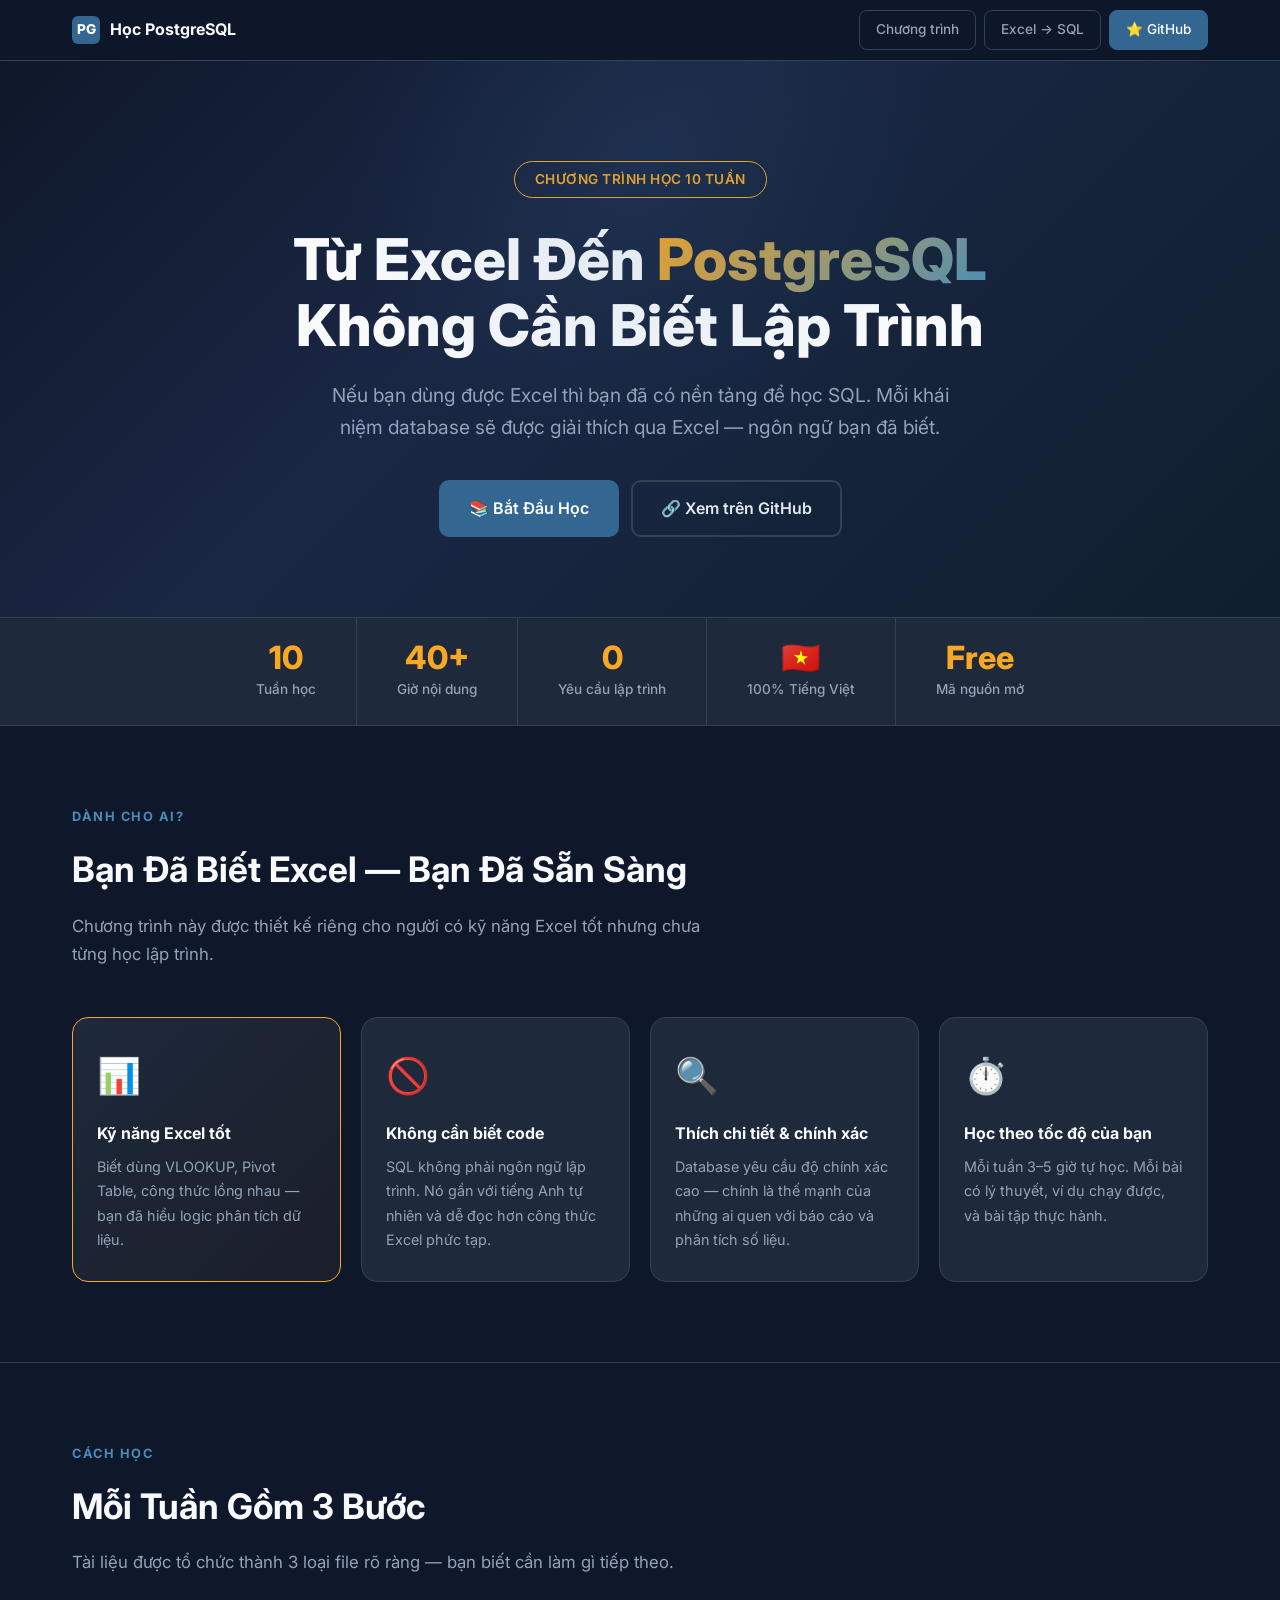
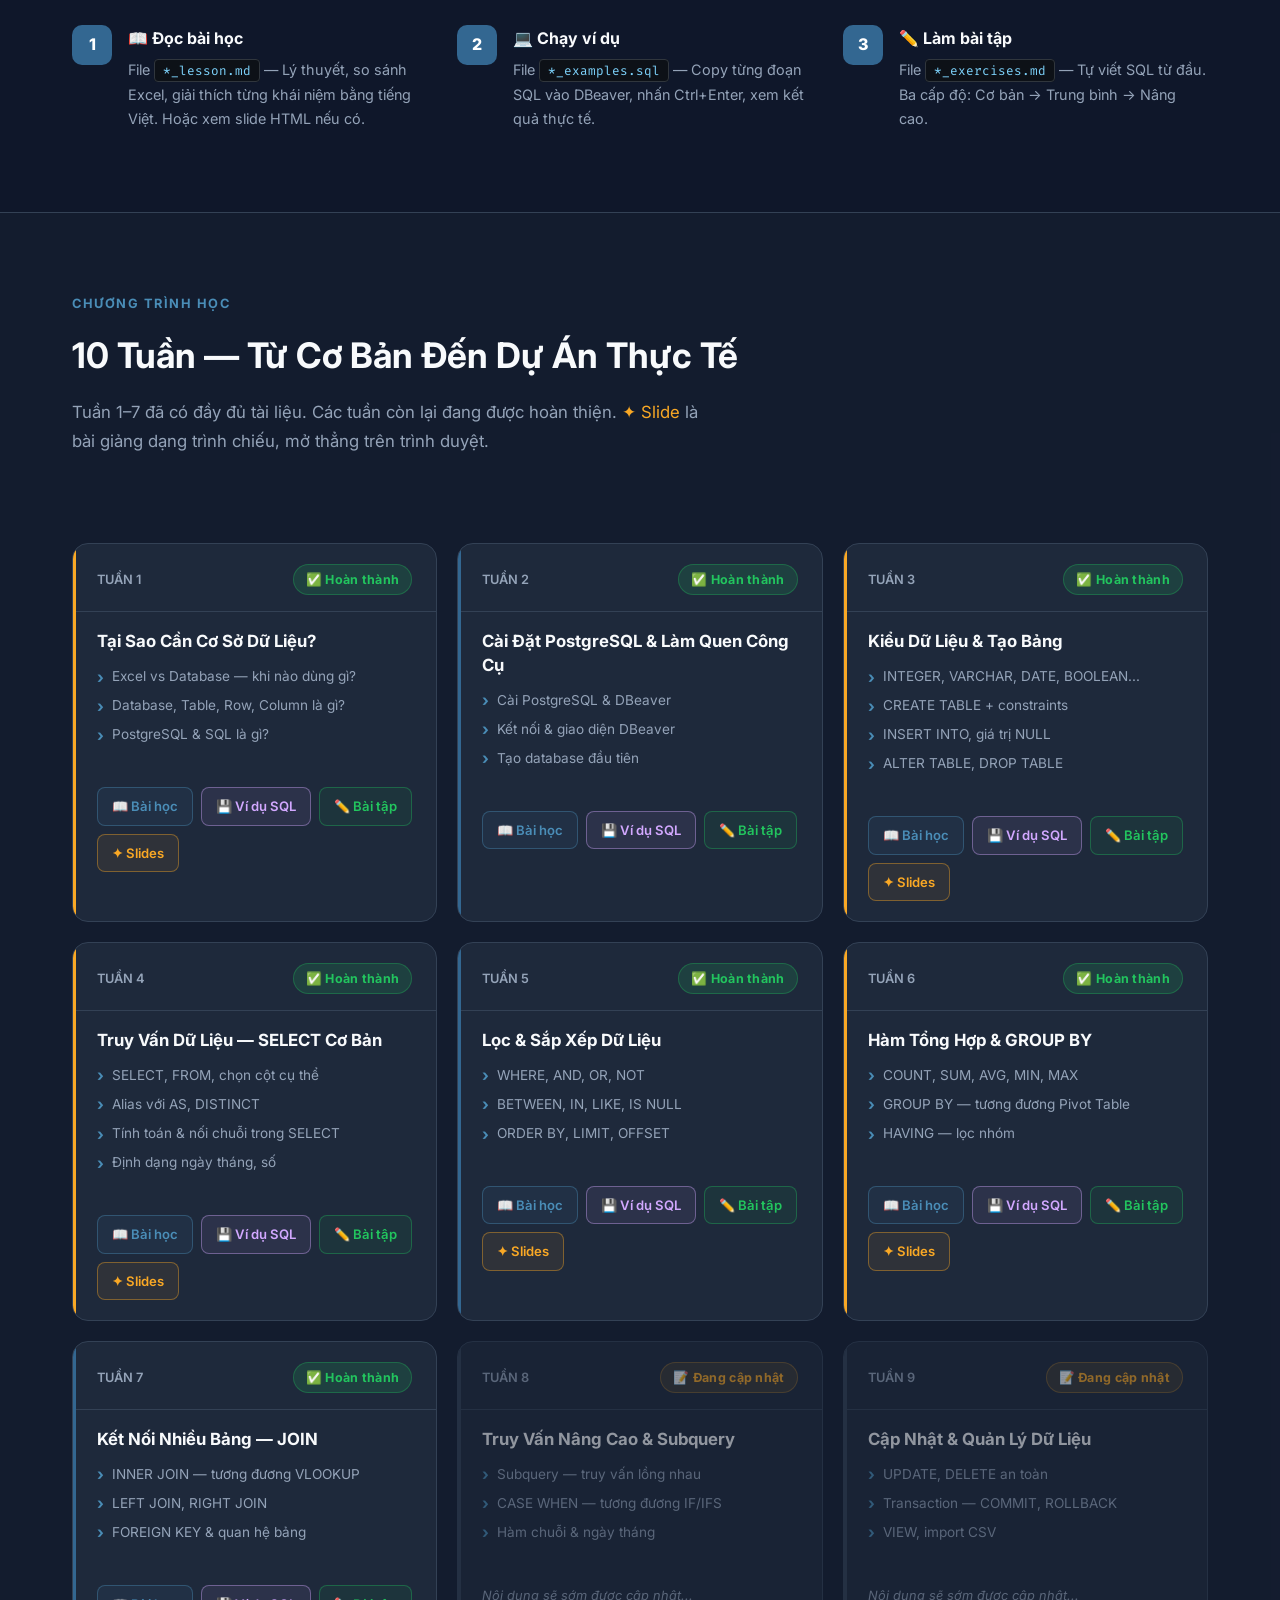
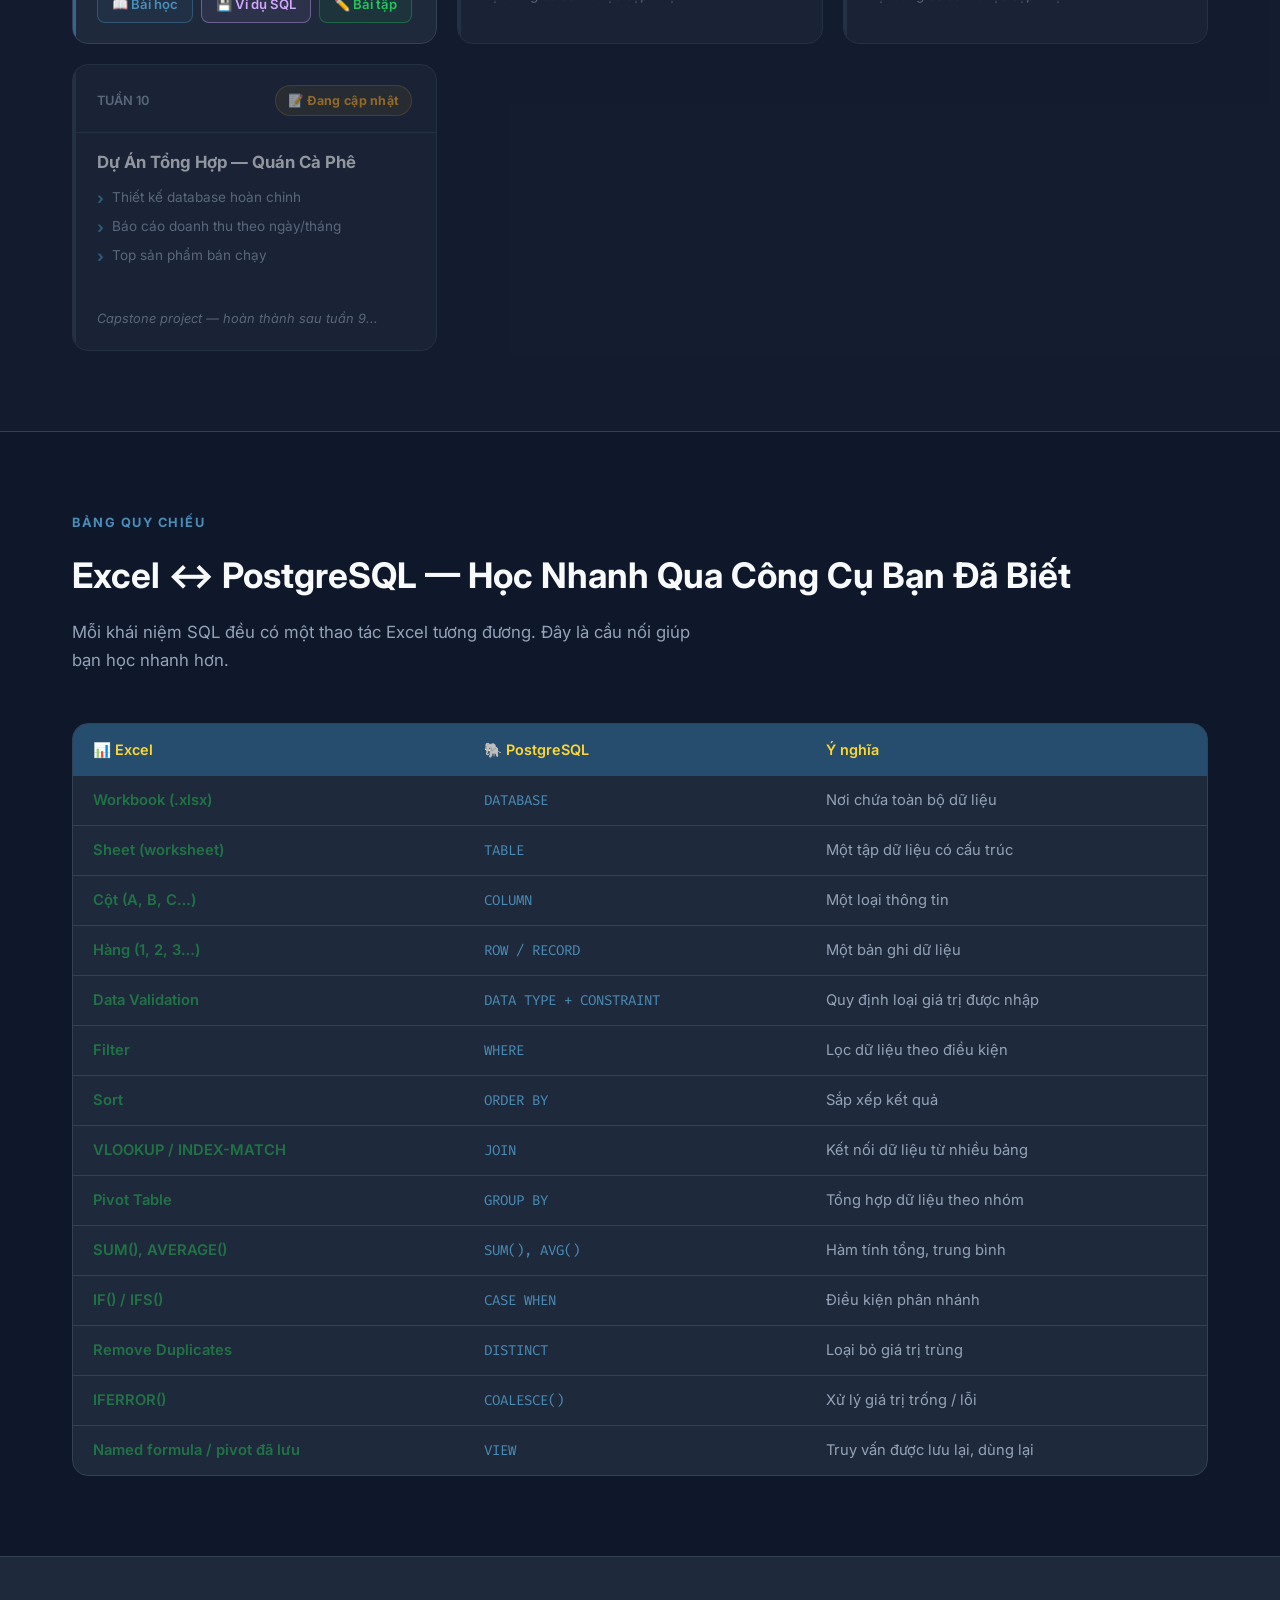
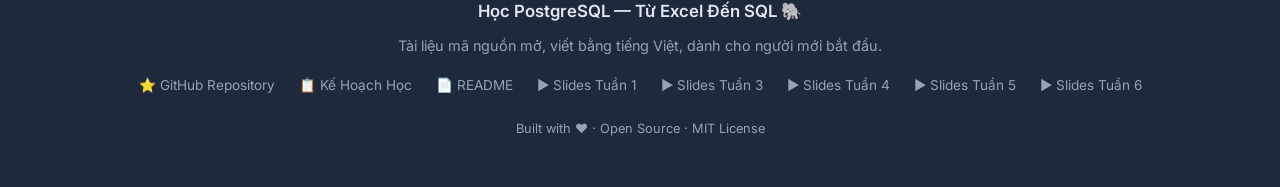
==== commit 47edb523: "Add slides link for Week 6 and update navigation for previous weeks" ====
--- a/docs/index.html
+++ b/docs/index.html
@@ -852,7 +852,7 @@
             </div>
 
             <!-- ── TUẦN 6 ── -->
-            <div class="week-card available">
+            <div class="week-card available has-slide">
                 <div class="week-card-header">
                     <span class="week-num">TUẦN 6</span>
                     <span class="week-badge-card done">✅ Hoàn thành</span>
@@ -869,6 +869,7 @@
                     <a class="btn-action lesson" href="https://github.com/nhatlam1111/postgresql-db-learning/blob/main/Lessons%20%26%20Examples/Lesson/06.Aggregate_Functions_lesson.md" target="_blank" rel="noopener">📖 Bài học</a>
                     <a class="btn-action example" href="https://github.com/nhatlam1111/postgresql-db-learning/blob/main/Lessons%20%26%20Examples/Example/06.Aggregate_Functions_examples.sql" target="_blank" rel="noopener">💾 Ví dụ SQL</a>
                     <a class="btn-action exercise" href="https://github.com/nhatlam1111/postgresql-db-learning/blob/main/Exercises/06.Aggregate_Functions_exercises.md" target="_blank" rel="noopener">✏️ Bài tập</a>
+                    <a class="btn-action slide" href="Slides/06.Aggregate_Functions_slides.html" target="_blank">✦ Slides</a>
                 </div>
             </div>
 
@@ -1000,6 +1001,8 @@
         <a href="Slides/01.Why_Database_slides.html" target="_blank">▶ Slides Tuần 1</a>
         <a href="Slides/03.Datatype_and_Table_slides.html" target="_blank">▶ Slides Tuần 3</a>
         <a href="Slides/04.SELECT_Basics_slides.html" target="_blank">▶ Slides Tuần 4</a>
+        <a href="Slides/05.Filter_Data_slides.html" target="_blank">▶ Slides Tuần 5</a>
+        <a href="Slides/06.Aggregate_Functions_slides.html" target="_blank">▶ Slides Tuần 6</a>
     </div>
     <p style="margin-top: 20px; font-size: 0.8rem; color: var(--text-dim);">
         Built with ❤️ · Open Source · MIT License
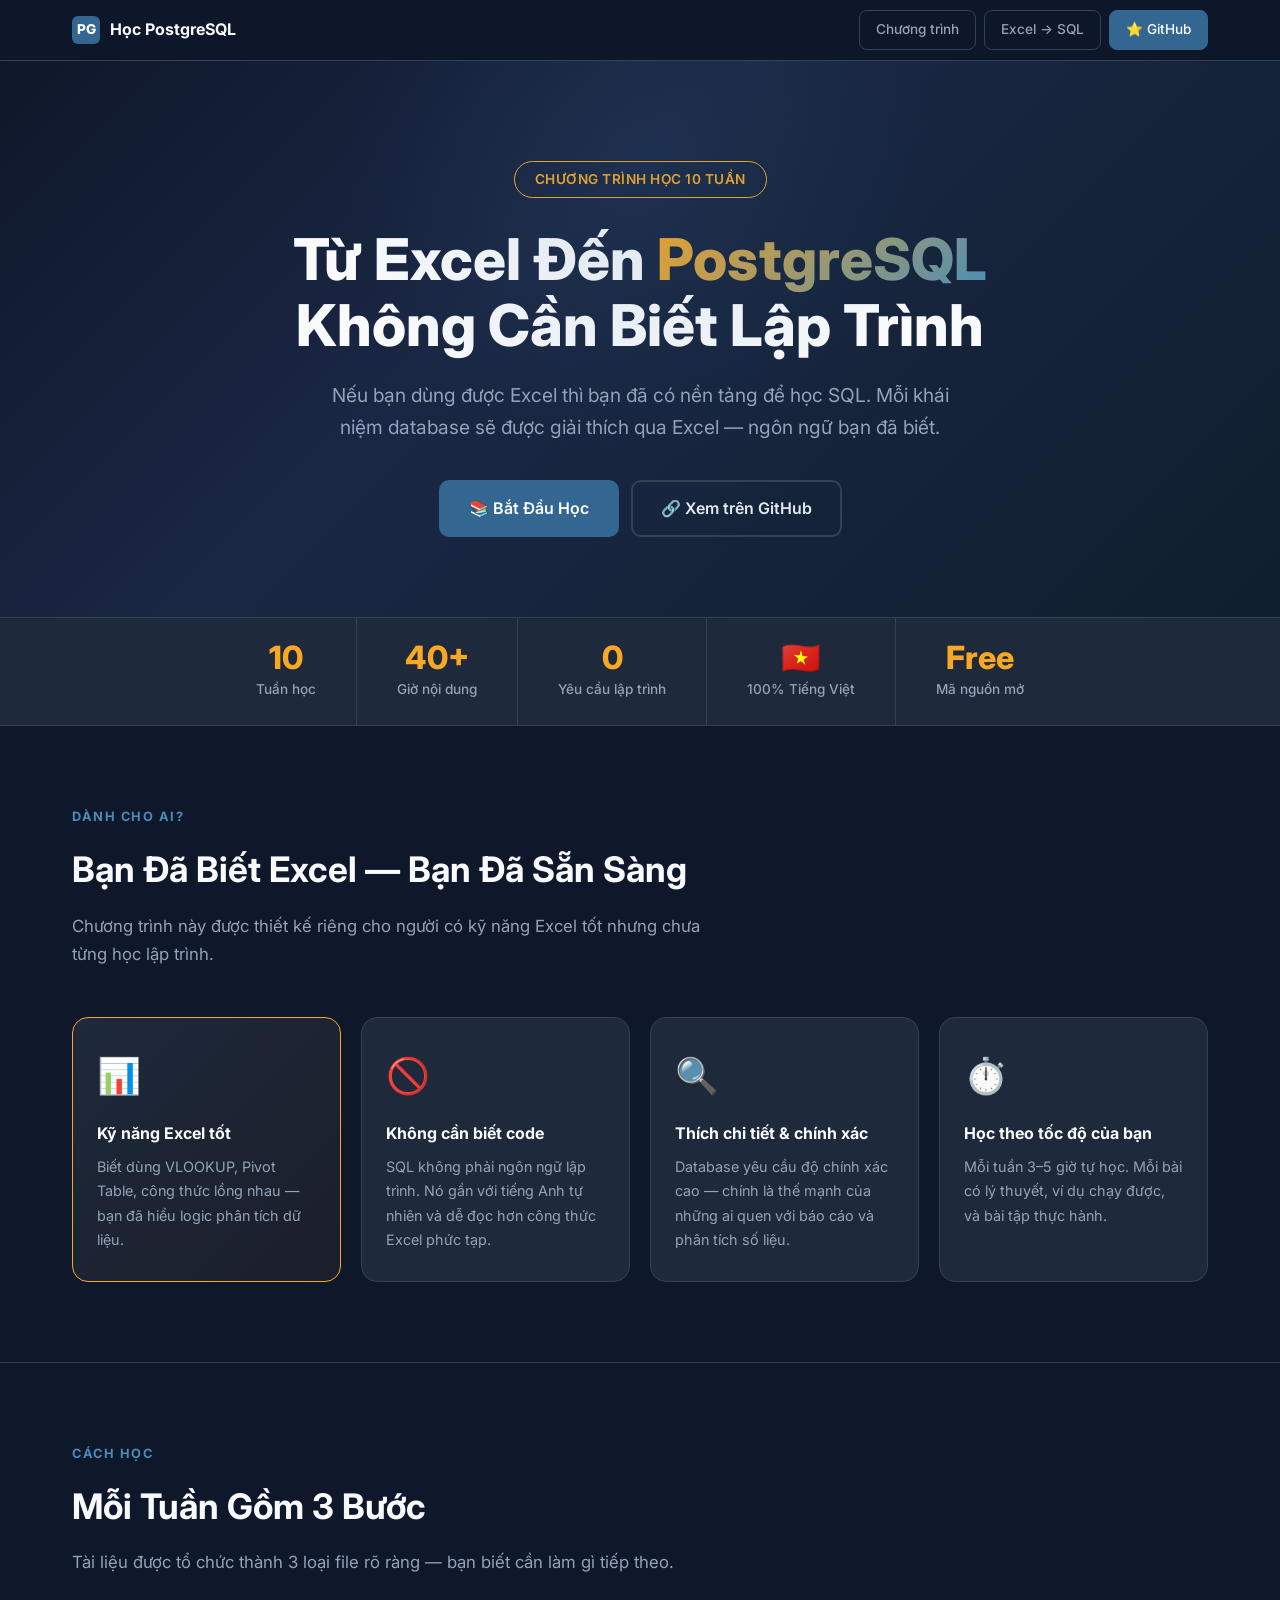
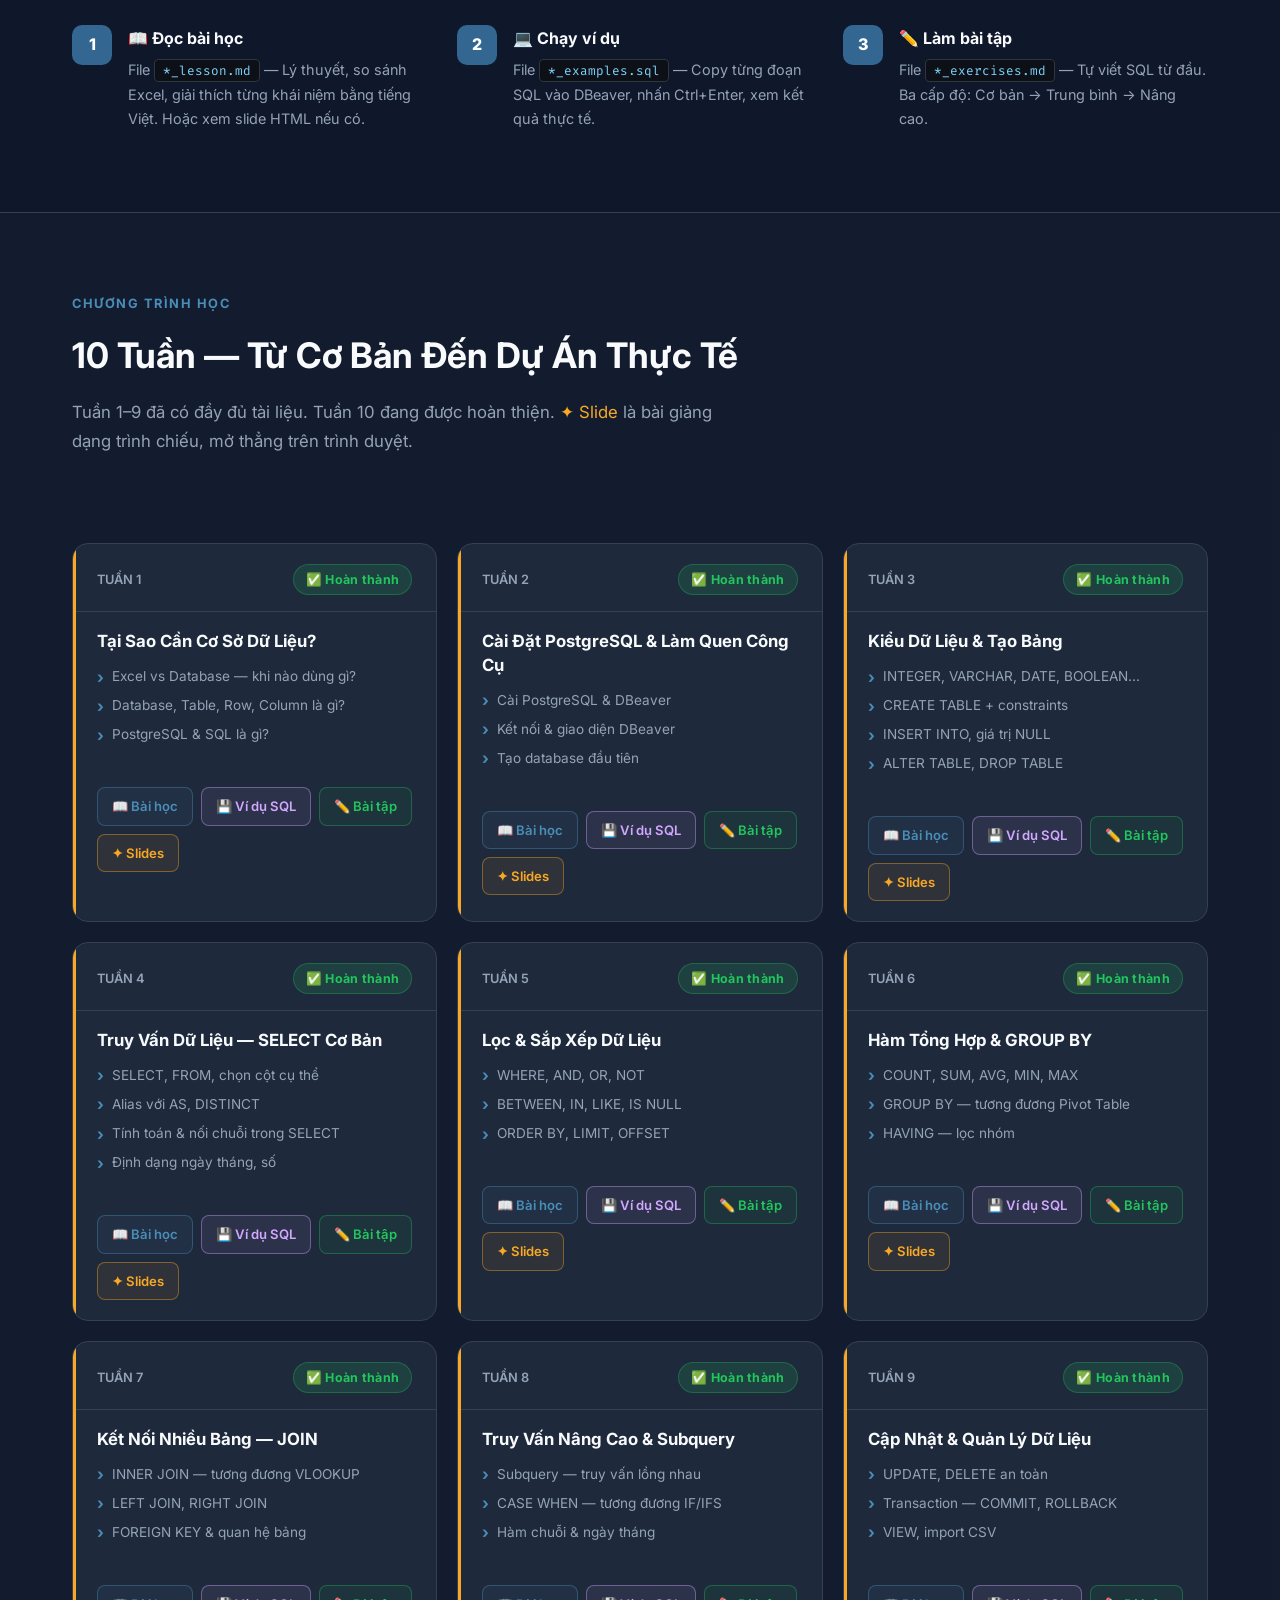
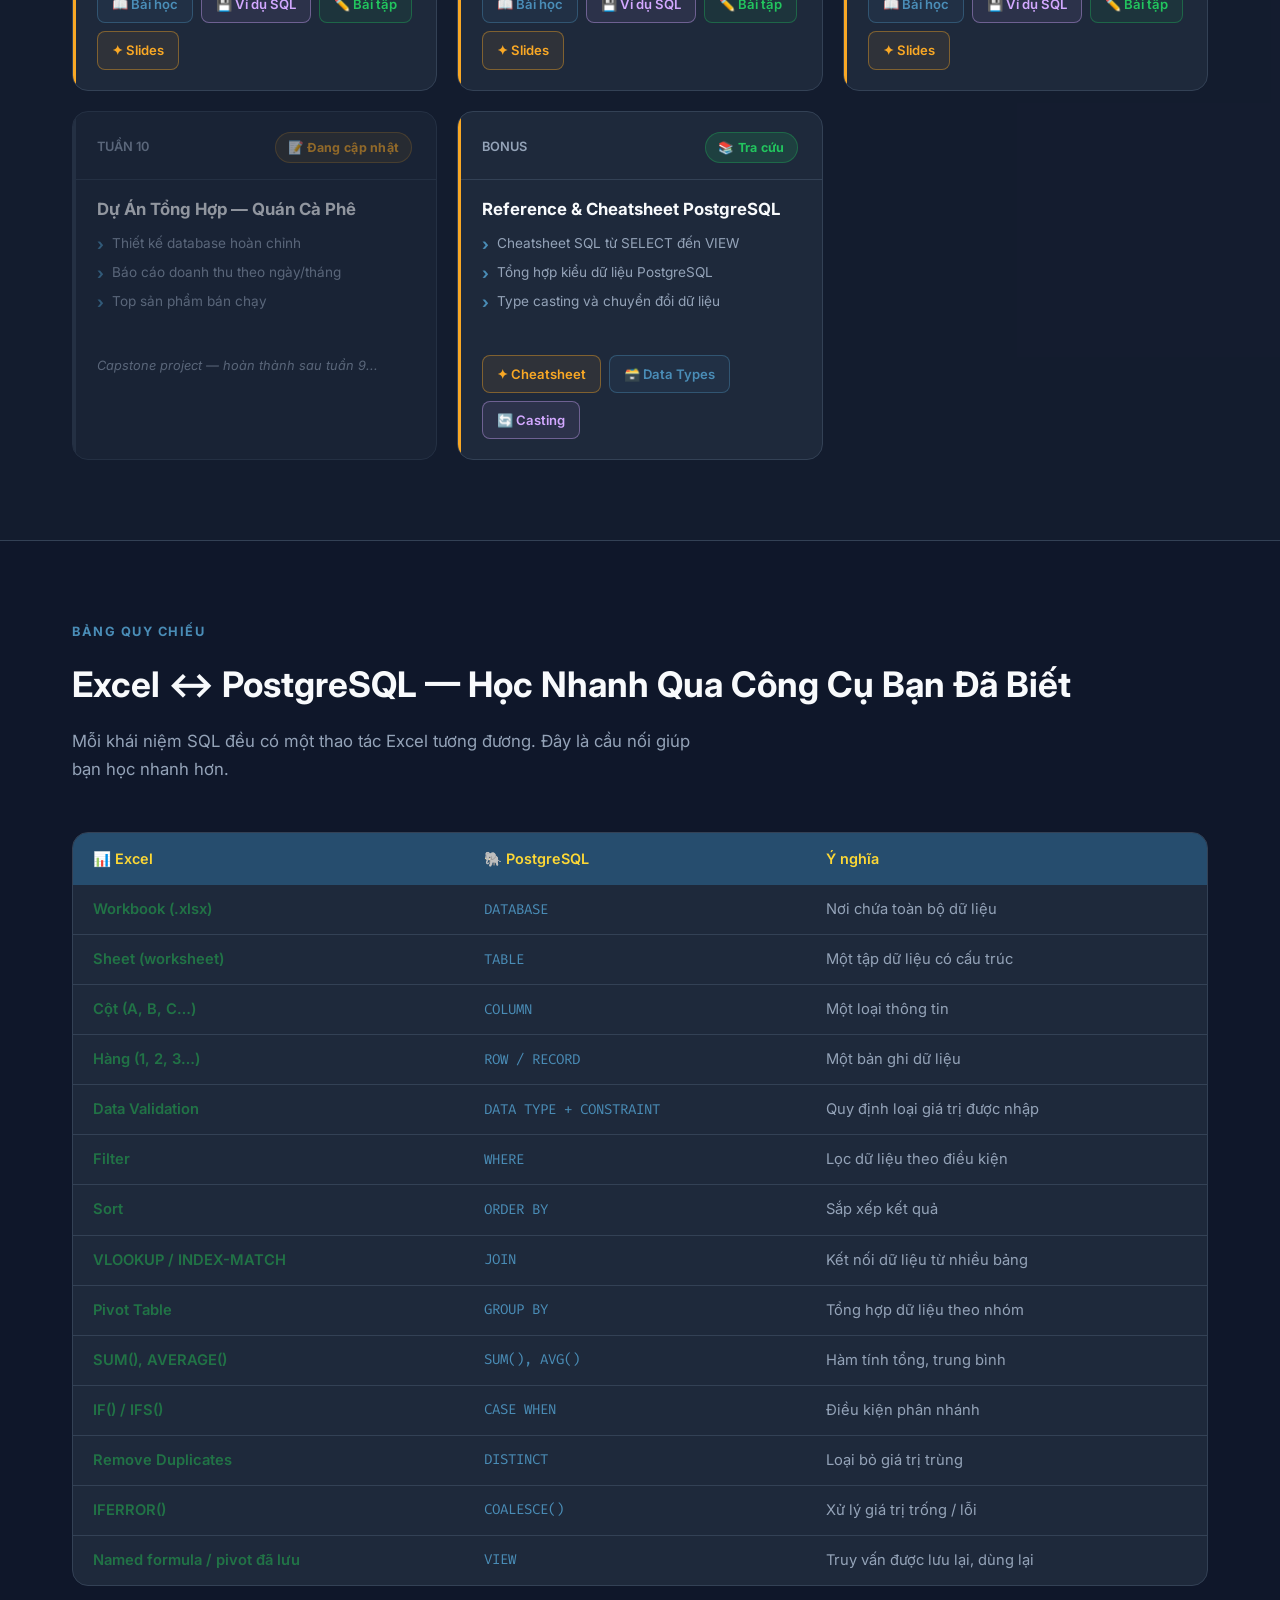
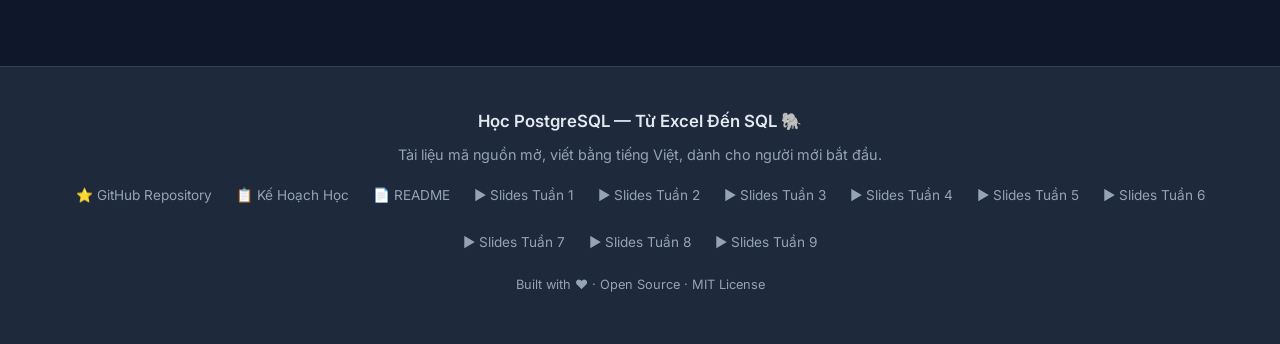
==== commit a53a4515: "feat: hoàn thiện bộ tài liệu tuần 2–9 và thêm trang tra cứu PostgreSQL - Thêm trang tra cứu tổng hợp" ====
--- a/docs/index.html
+++ b/docs/index.html
@@ -732,7 +732,7 @@
         <div class="section-label">Chương Trình Học</div>
         <div class="section-title">10 Tuần — Từ Cơ Bản Đến Dự Án Thực Tế</div>
         <p class="section-sub">
-            Tuần 1–7 đã có đầy đủ tài liệu. Các tuần còn lại đang được hoàn thiện.
+            Tuần 1–9 đã có đầy đủ tài liệu. Tuần 10 đang được hoàn thiện.
             <span style="color: var(--accent);">✦ Slide</span> là bài giảng dạng trình chiếu, mở thẳng trên trình duyệt.
         </p>
     </div>
@@ -763,7 +763,7 @@
             </div>
 
             <!-- ── TUẦN 2 ── -->
-            <div class="week-card available">
+            <div class="week-card available has-slide">
                 <div class="week-card-header">
                     <span class="week-num">TUẦN 2</span>
                     <span class="week-badge-card done">✅ Hoàn thành</span>
@@ -780,6 +780,7 @@
                     <a class="btn-action lesson" href="https://github.com/nhatlam1111/postgresql-db-learning/blob/main/Lessons%20%26%20Examples/Lesson/02.Setup_PostgreSQL_lesson.md" target="_blank" rel="noopener">📖 Bài học</a>
                     <a class="btn-action example" href="https://github.com/nhatlam1111/postgresql-db-learning/blob/main/Lessons%20%26%20Examples/Example/02.Setup_PostgreSQL_examples.sql" target="_blank" rel="noopener">💾 Ví dụ SQL</a>
                     <a class="btn-action exercise" href="https://github.com/nhatlam1111/postgresql-db-learning/blob/main/Exercises/02.Setup_PostgreSQL_exercises.md" target="_blank" rel="noopener">✏️ Bài tập</a>
+                    <a class="btn-action slide" href="Slides/02.Setup_PostgreSQL_slides.html" target="_blank">✦ Slides</a>
                 </div>
             </div>
 
@@ -830,7 +831,7 @@
             </div>
 
             <!-- ── TUẦN 5 ── -->
-            <div class="week-card available">
+            <div class="week-card available has-slide">
                 <div class="week-card-header">
                     <span class="week-num">TUẦN 5</span>
                     <span class="week-badge-card done">✅ Hoàn thành</span>
@@ -874,7 +875,7 @@
             </div>
 
             <!-- ── TUẦN 7 ── -->
-            <div class="week-card available">
+            <div class="week-card available has-slide">
                 <div class="week-card-header">
                     <span class="week-num">TUẦN 7</span>
                     <span class="week-badge-card done">✅ Hoàn thành</span>
@@ -891,14 +892,15 @@
                     <a class="btn-action lesson" href="https://github.com/nhatlam1111/postgresql-db-learning/blob/main/Lessons%20%26%20Examples/Lesson/07.JOIN_lesson.md" target="_blank" rel="noopener">📖 Bài học</a>
                     <a class="btn-action example" href="https://github.com/nhatlam1111/postgresql-db-learning/blob/main/Lessons%20%26%20Examples/Example/07.JOIN_examples.sql" target="_blank" rel="noopener">💾 Ví dụ SQL</a>
                     <a class="btn-action exercise" href="https://github.com/nhatlam1111/postgresql-db-learning/blob/main/Exercises/07.JOIN_exercises.md" target="_blank" rel="noopener">✏️ Bài tập</a>
+                    <a class="btn-action slide" href="Slides/07.JOIN_slides.html" target="_blank">✦ Slides</a>
                 </div>
             </div>
 
             <!-- ── TUẦN 8 ── -->
-            <div class="week-card coming-soon">
+            <div class="week-card available has-slide">
                 <div class="week-card-header">
                     <span class="week-num">TUẦN 8</span>
-                    <span class="week-badge-card progress">📝 Đang cập nhật</span>
+                    <span class="week-badge-card done">✅ Hoàn thành</span>
                 </div>
                 <div class="week-card-body">
                     <h3>Truy Vấn Nâng Cao & Subquery</h3>
@@ -908,14 +910,19 @@
                         <li>Hàm chuỗi & ngày tháng</li>
                     </ul>
                 </div>
-                <div class="coming-soon-tag">Nội dung sẽ sớm được cập nhật...</div>
+                <div class="week-card-actions">
+                    <a class="btn-action lesson" href="https://github.com/nhatlam1111/postgresql-db-learning/blob/main/Lessons%20%26%20Examples/Lesson/08.Advanced_Queries_lesson.md" target="_blank" rel="noopener">📖 Bài học</a>
+                    <a class="btn-action example" href="https://github.com/nhatlam1111/postgresql-db-learning/blob/main/Lessons%20%26%20Examples/Example/08.Advanced_Queries_examples.sql" target="_blank" rel="noopener">💾 Ví dụ SQL</a>
+                    <a class="btn-action exercise" href="https://github.com/nhatlam1111/postgresql-db-learning/blob/main/Exercises/08.Advanced_Queries_exercises.md" target="_blank" rel="noopener">✏️ Bài tập</a>
+                    <a class="btn-action slide" href="Slides/08.Advanced_Queries_slides.html" target="_blank">✦ Slides</a>
+                </div>
             </div>
 
             <!-- ── TUẦN 9 ── -->
-            <div class="week-card coming-soon">
+            <div class="week-card available has-slide">
                 <div class="week-card-header">
                     <span class="week-num">TUẦN 9</span>
-                    <span class="week-badge-card progress">📝 Đang cập nhật</span>
+                    <span class="week-badge-card done">✅ Hoàn thành</span>
                 </div>
                 <div class="week-card-body">
                     <h3>Cập Nhật & Quản Lý Dữ Liệu</h3>
@@ -925,7 +932,12 @@
                         <li>VIEW, import CSV</li>
                     </ul>
                 </div>
-                <div class="coming-soon-tag">Nội dung sẽ sớm được cập nhật...</div>
+                <div class="week-card-actions">
+                    <a class="btn-action lesson" href="https://github.com/nhatlam1111/postgresql-db-learning/blob/main/Lessons%20%26%20Examples/Lesson/09.Data_Management_lesson.md" target="_blank" rel="noopener">📖 Bài học</a>
+                    <a class="btn-action example" href="https://github.com/nhatlam1111/postgresql-db-learning/blob/main/Lessons%20%26%20Examples/Example/09.Data_Management_examples.sql" target="_blank" rel="noopener">💾 Ví dụ SQL</a>
+                    <a class="btn-action exercise" href="https://github.com/nhatlam1111/postgresql-db-learning/blob/main/Exercises/09.Data_Management_exercises.md" target="_blank" rel="noopener">✏️ Bài tập</a>
+                    <a class="btn-action slide" href="Slides/09.Data_Management_slides.html" target="_blank">✦ Slides</a>
+                </div>
             </div>
 
             <!-- ── TUẦN 10 ── -->
@@ -943,6 +955,27 @@
                     </ul>
                 </div>
                 <div class="coming-soon-tag">Capstone project — hoàn thành sau tuần 9...</div>
+            </div>
+
+            <!-- ── REFERENCE ── -->
+            <div class="week-card available has-slide">
+                <div class="week-card-header">
+                    <span class="week-num">BONUS</span>
+                    <span class="week-badge-card done">📚 Tra cứu</span>
+                </div>
+                <div class="week-card-body">
+                    <h3>Reference & Cheatsheet PostgreSQL</h3>
+                    <ul class="topic-list">
+                        <li>Cheatsheet SQL từ SELECT đến VIEW</li>
+                        <li>Tổng hợp kiểu dữ liệu PostgreSQL</li>
+                        <li>Type casting và chuyển đổi dữ liệu</li>
+                    </ul>
+                </div>
+                <div class="week-card-actions">
+                    <a class="btn-action slide" href="reference.html" target="_blank">✦ Cheatsheet</a>
+                    <a class="btn-action lesson" href="https://github.com/nhatlam1111/postgresql-db-learning/blob/main/Reference/datatypes_reference.md" target="_blank" rel="noopener">🗃️ Data Types</a>
+                    <a class="btn-action example" href="https://github.com/nhatlam1111/postgresql-db-learning/blob/main/Reference/type_casting.md" target="_blank" rel="noopener">🔄 Casting</a>
+                </div>
             </div>
 
         </div><!-- /week-grid -->
@@ -999,10 +1032,14 @@
         <a href="https://github.com/nhatlam1111/postgresql-db-learning/blob/main/plan.md" target="_blank" rel="noopener">📋 Kế Hoạch Học</a>
         <a href="https://github.com/nhatlam1111/postgresql-db-learning/blob/main/README.md" target="_blank" rel="noopener">📄 README</a>
         <a href="Slides/01.Why_Database_slides.html" target="_blank">▶ Slides Tuần 1</a>
+        <a href="Slides/02.Setup_PostgreSQL_slides.html" target="_blank">▶ Slides Tuần 2</a>
         <a href="Slides/03.Datatype_and_Table_slides.html" target="_blank">▶ Slides Tuần 3</a>
         <a href="Slides/04.SELECT_Basics_slides.html" target="_blank">▶ Slides Tuần 4</a>
         <a href="Slides/05.Filter_Data_slides.html" target="_blank">▶ Slides Tuần 5</a>
         <a href="Slides/06.Aggregate_Functions_slides.html" target="_blank">▶ Slides Tuần 6</a>
+        <a href="Slides/07.JOIN_slides.html" target="_blank">▶ Slides Tuần 7</a>
+        <a href="Slides/08.Advanced_Queries_slides.html" target="_blank">▶ Slides Tuần 8</a>
+        <a href="Slides/09.Data_Management_slides.html" target="_blank">▶ Slides Tuần 9</a>
     </div>
     <p style="margin-top: 20px; font-size: 0.8rem; color: var(--text-dim);">
         Built with ❤️ · Open Source · MIT License
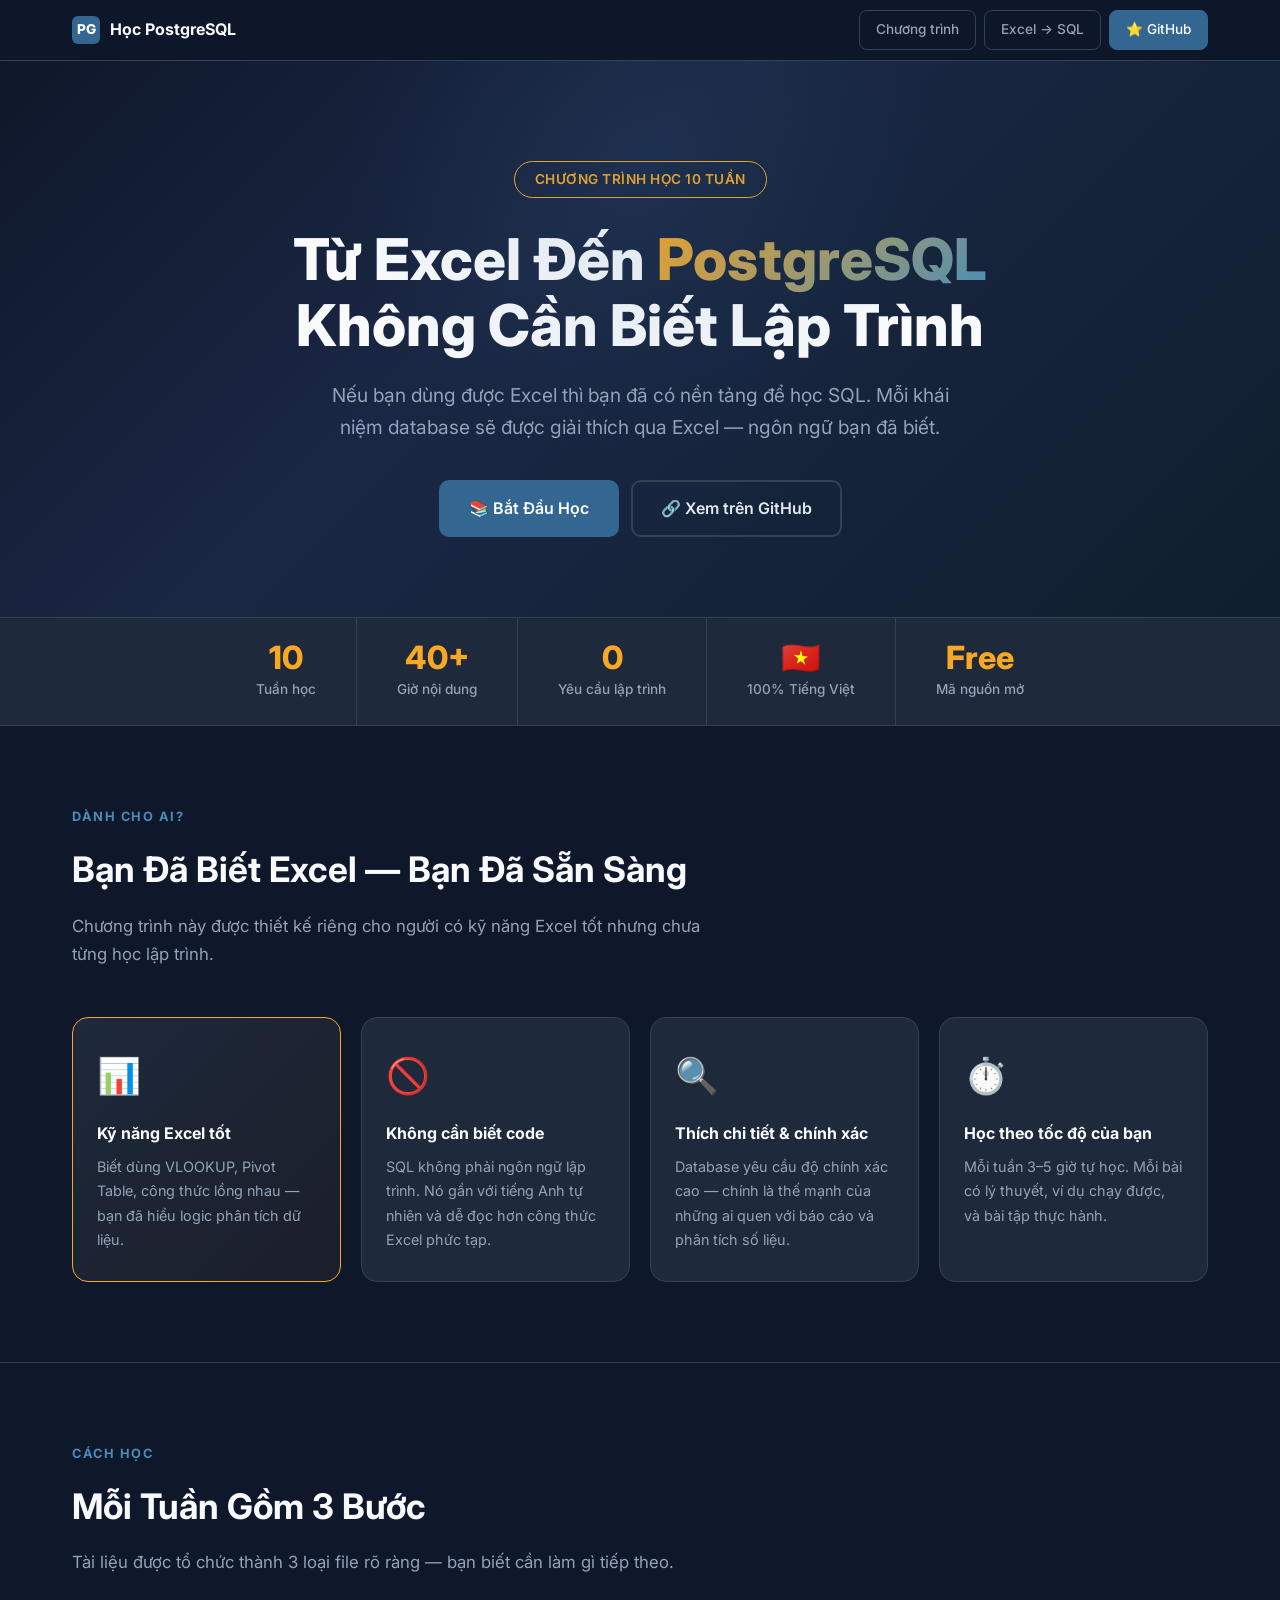
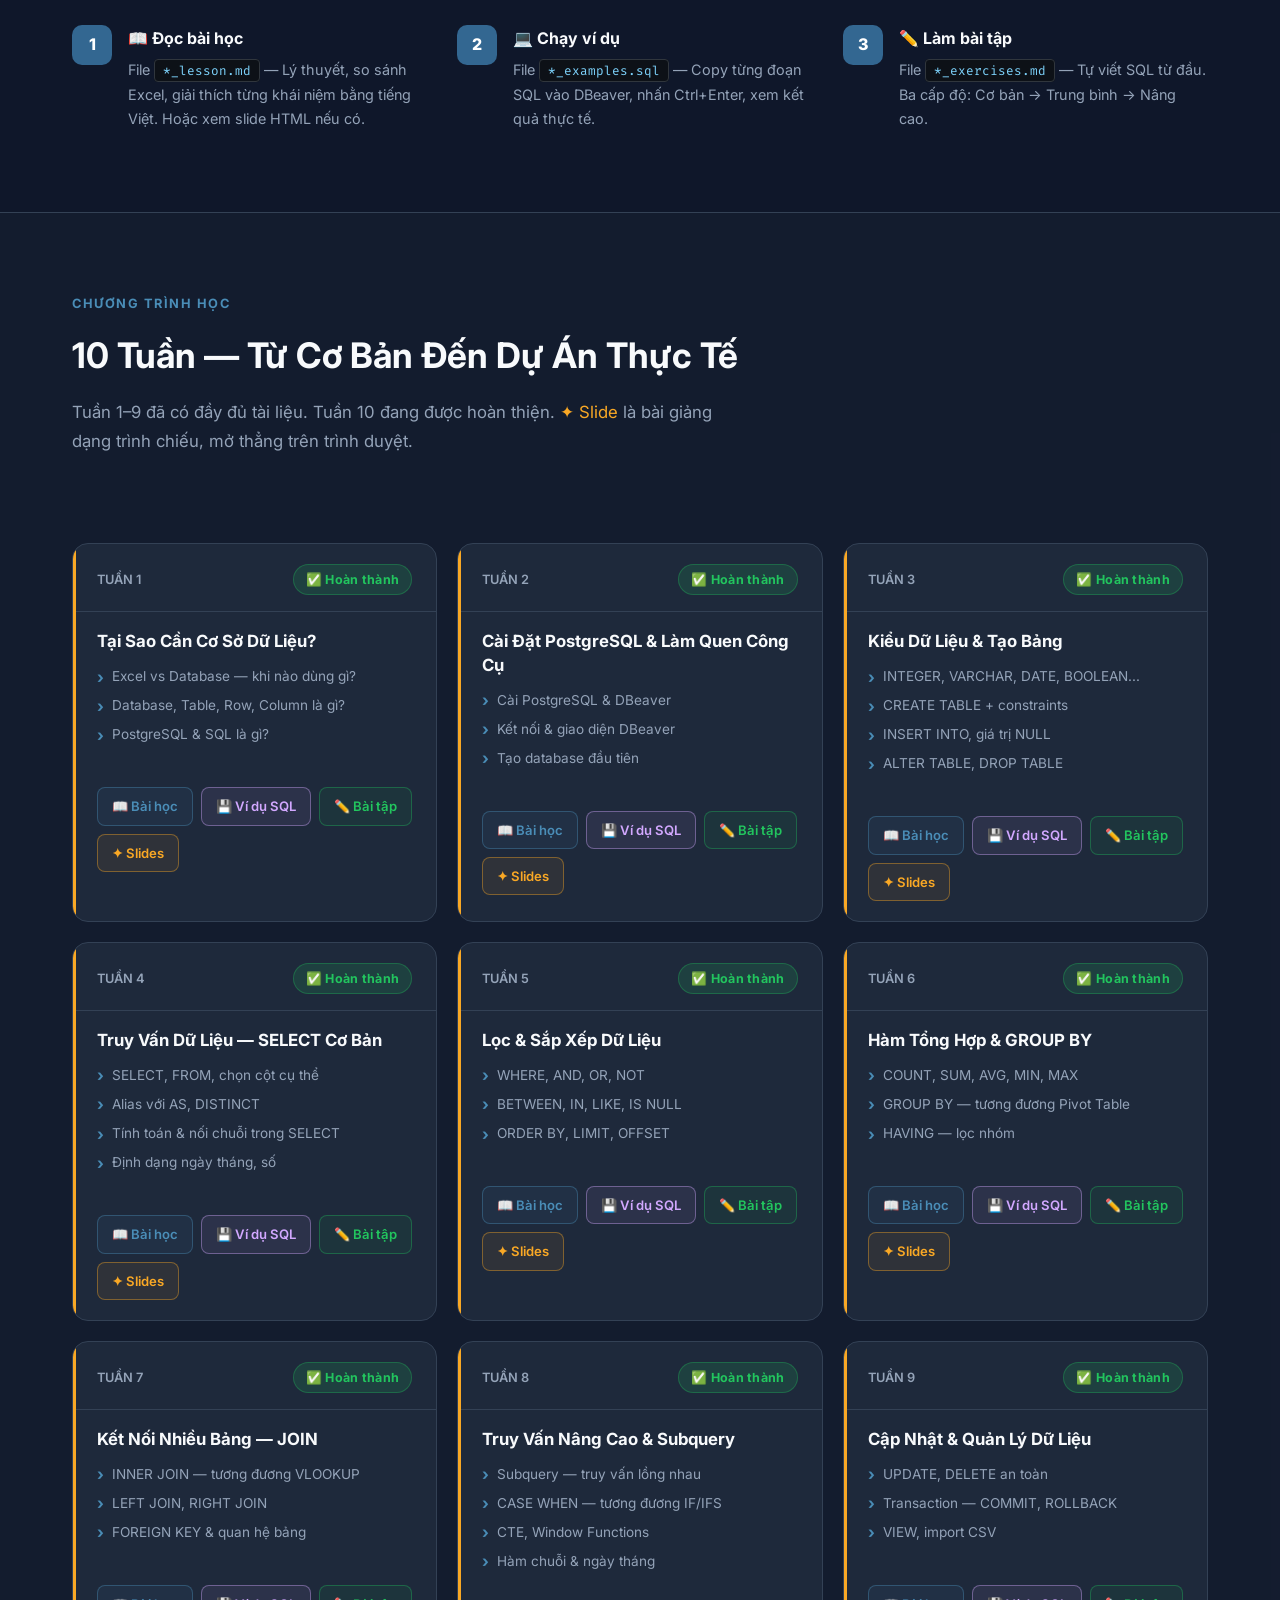
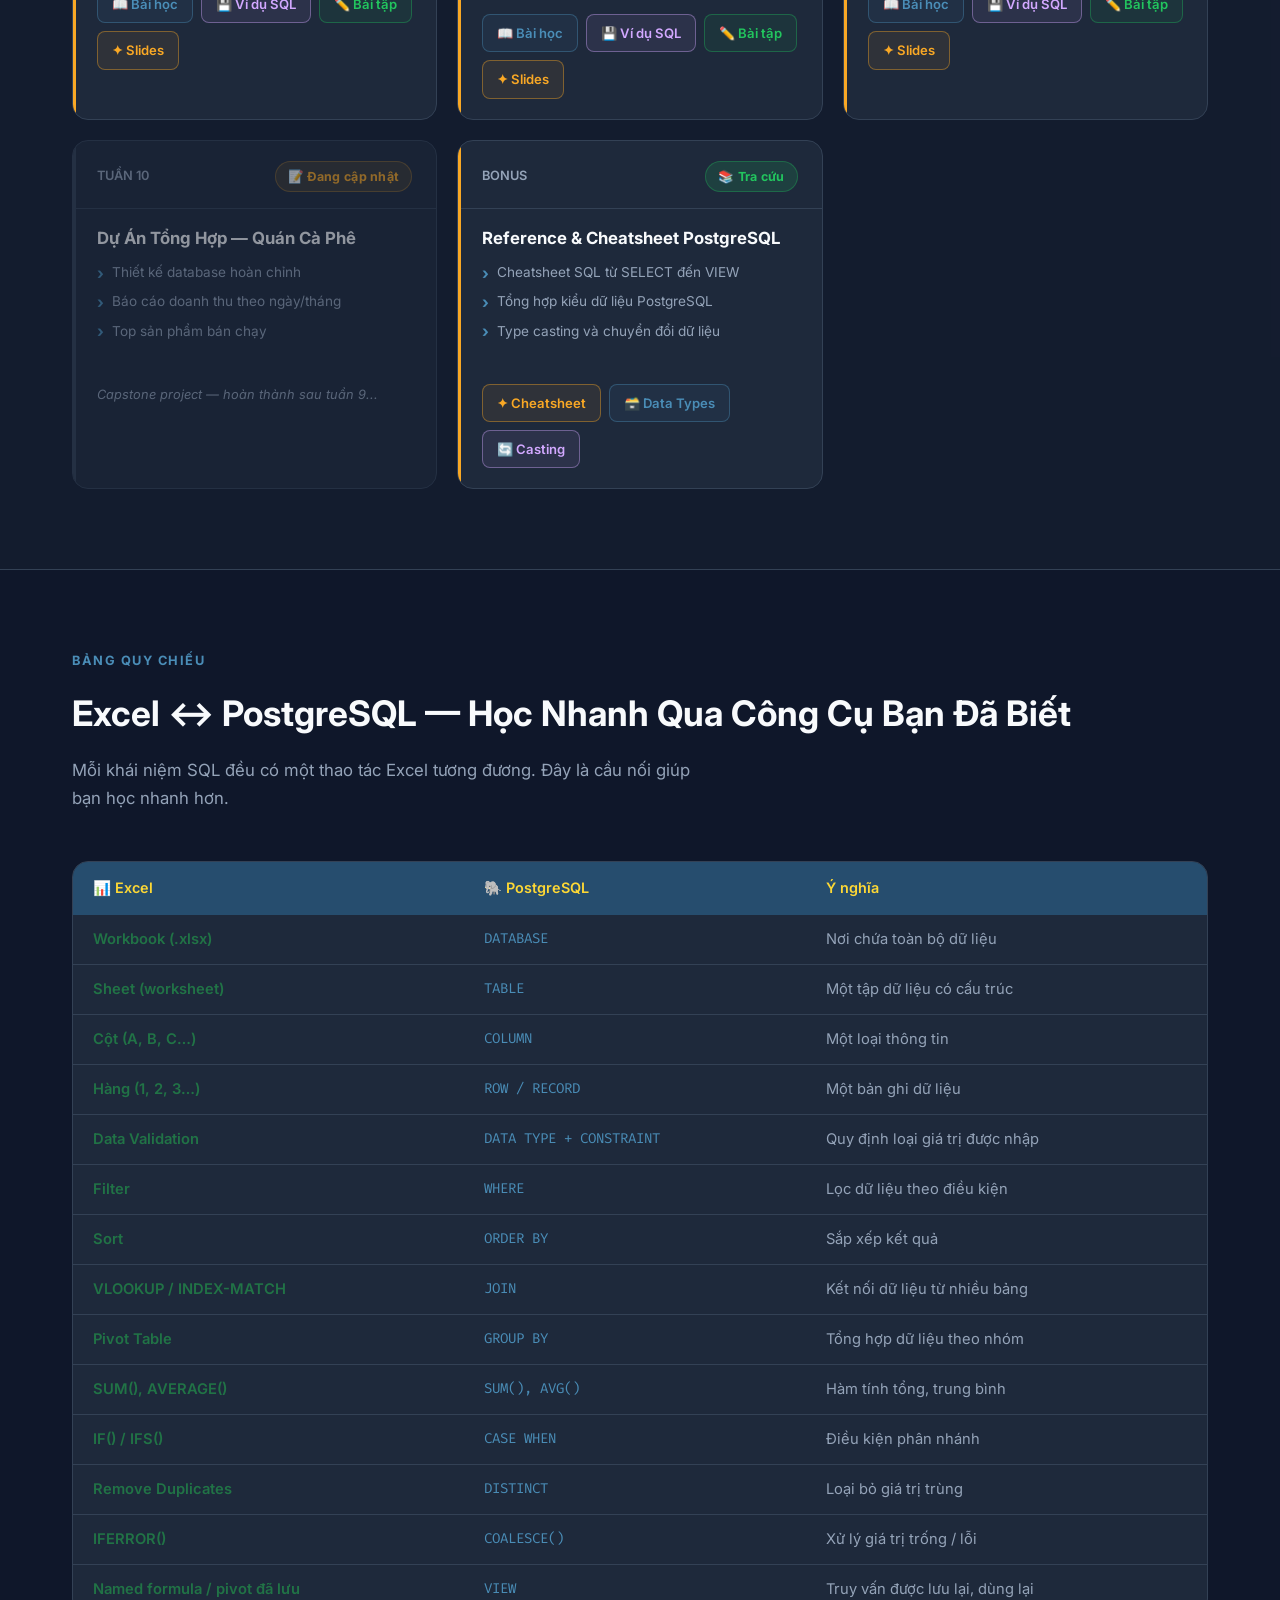
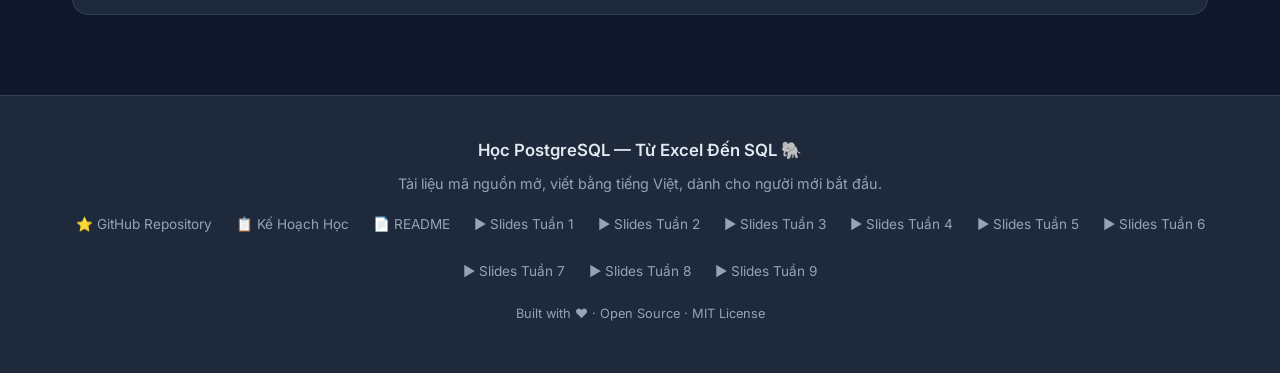
==== commit 6c30b3aa: "Refactor slides and content updates across multiple sections - Updated slide titles and content for " ====
--- a/docs/index.html
+++ b/docs/index.html
@@ -907,6 +907,7 @@
                     <ul class="topic-list">
                         <li>Subquery — truy vấn lồng nhau</li>
                         <li>CASE WHEN — tương đương IF/IFS</li>
+                        <li>CTE, Window Functions</li>
                         <li>Hàm chuỗi & ngày tháng</li>
                     </ul>
                 </div>
